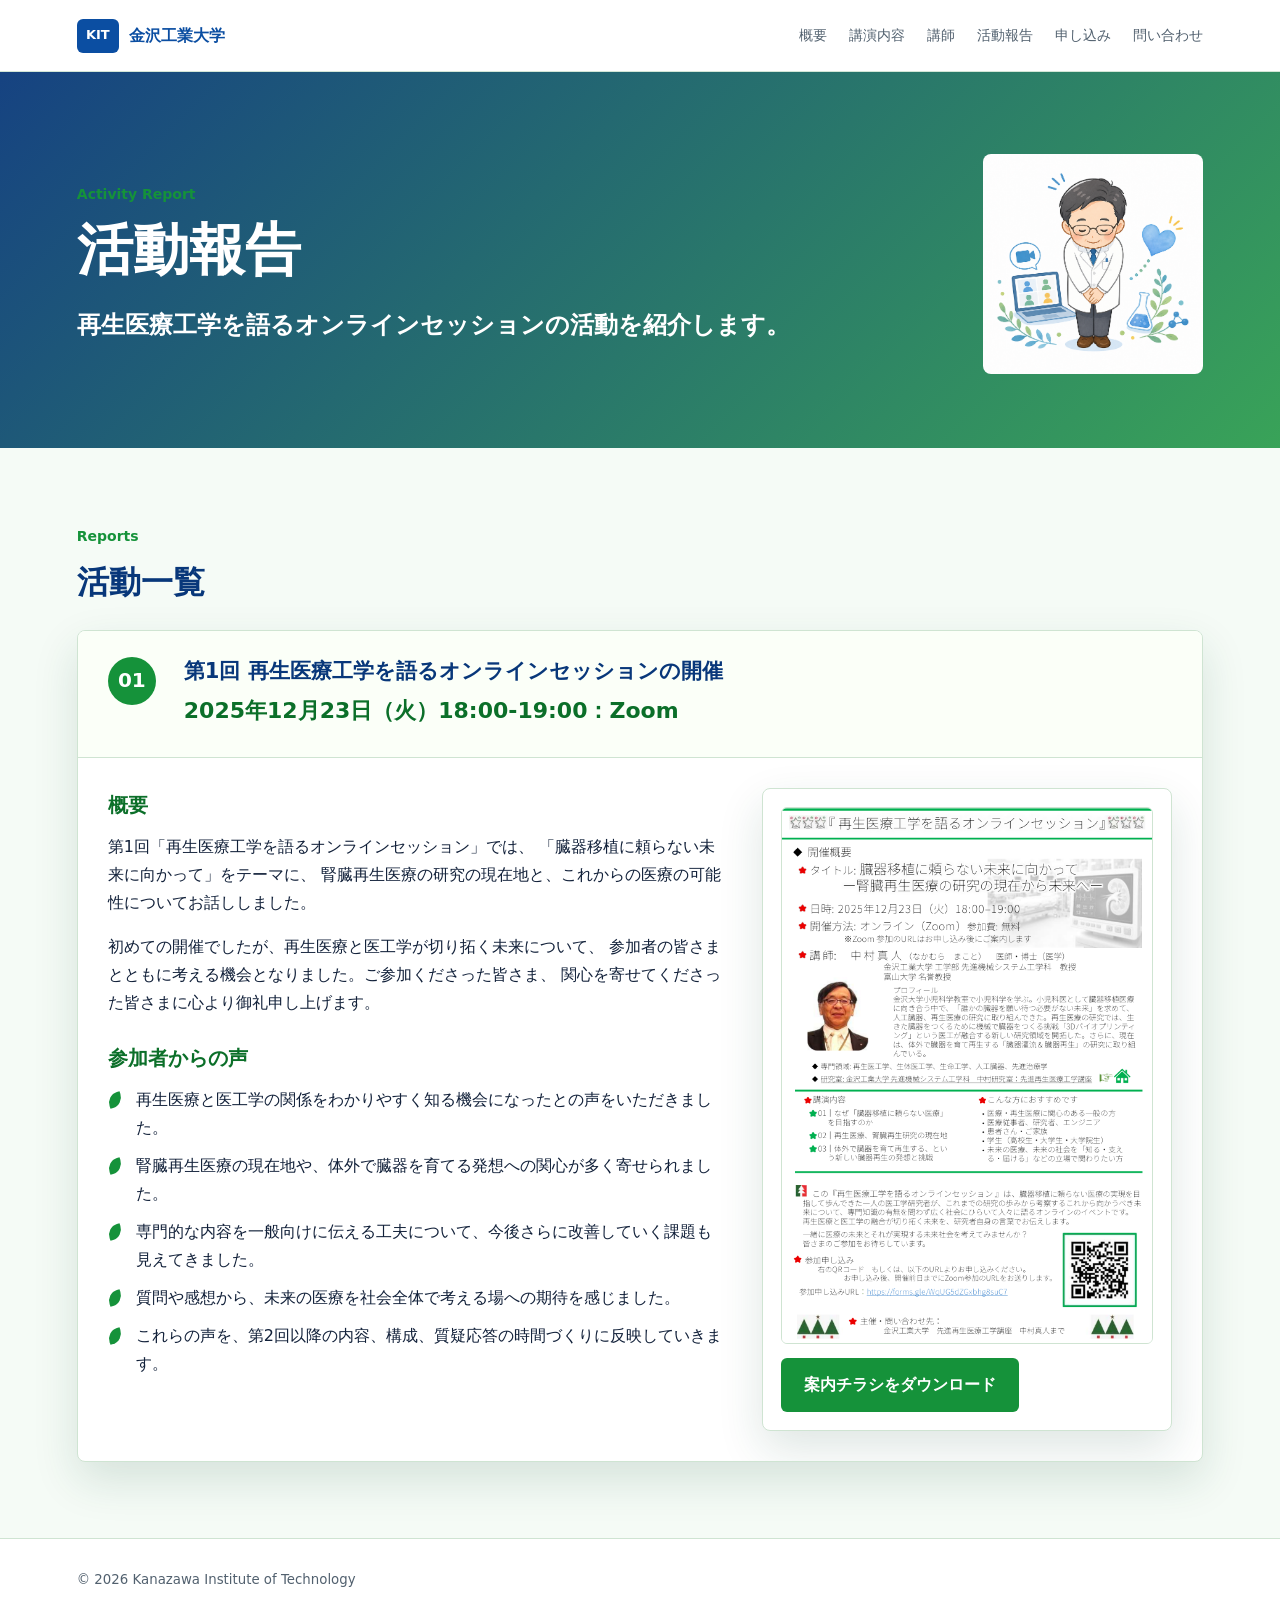
==== report-1.html @ bfab5775 "Update seminar site content and reports" ====
<!doctype html>
<html lang="ja">
  <head>
    <meta charset="utf-8" />
    <meta name="viewport" content="width=device-width, initial-scale=1" />
    <meta
      name="description"
      content="第1回 再生医療工学を語るオンラインセッションの活動紹介ページです。案内チラシとアンケート結果の概要を掲載しています。"
    />
    <title>第1回 活動紹介 | 再生医療工学を語るオンラインセッション</title>
    <link rel="stylesheet" href="styles.css" />
  </head>
  <body>
    <header class="site-header">
      <a class="brand" href="index.html#top" aria-label="金沢工業大学 オンラインセッション">
        <span class="brand-mark">KIT</span>
        <span>金沢工業大学</span>
      </a>
      <nav class="nav" aria-label="ページナビゲーション">
        <a href="index.html#overview">概要</a>
        <a href="index.html#program">講演内容</a>
        <a href="index.html#speaker">講師</a>
        <a href="report-1.html">活動報告</a>
        <a href="index.html#entry">申し込み</a>
        <a href="index.html#contact">問い合わせ</a>
      </nav>
    </header>

    <main>
      <section class="report-hero simple-report-hero">
        <div>
          <p class="eyebrow">Activity Report</p>
          <h1>活動報告</h1>
          <p class="report-lead">
            再生医療工学を語るオンラインセッションの活動を紹介します。
          </p>
        </div>
        <img src="assets/thank-you-character.png" alt="参加への感謝を表すイラスト" />
      </section>

      <section class="section report-list-section">
        <p class="section-kicker">Reports</p>
        <h2>活動一覧</h2>

        <article class="report-card">
          <div class="report-card-header">
            <span>01</span>
            <div>
              <h3>第1回 再生医療工学を語るオンラインセッションの開催</h3>
              <p class="report-meta">2025年12月23日（火）18:00-19:00：Zoom</p>
            </div>
          </div>

          <div class="report-card-body">
            <div>
              <h4>概要</h4>
              <p>
                第1回「再生医療工学を語るオンラインセッション」では、
                「臓器移植に頼らない未来に向かって」をテーマに、
                腎臓再生医療の研究の現在地と、これからの医療の可能性についてお話ししました。
              </p>
              <p>
                初めての開催でしたが、再生医療と医工学が切り拓く未来について、
                参加者の皆さまとともに考える機会となりました。ご参加くださった皆さま、
                関心を寄せてくださった皆さまに心より御礼申し上げます。
              </p>

              <h4>参加者からの声</h4>
              <ul class="leaf-list survey-summary">
                <li>再生医療と医工学の関係をわかりやすく知る機会になったとの声をいただきました。</li>
                <li>腎臓再生医療の現在地や、体外で臓器を育てる発想への関心が多く寄せられました。</li>
                <li>専門的な内容を一般向けに伝える工夫について、今後さらに改善していく課題も見えてきました。</li>
                <li>質問や感想から、未来の医療を社会全体で考える場への期待を感じました。</li>
                <li>これらの声を、第2回以降の内容、構成、質疑応答の時間づくりに反映していきます。</li>
              </ul>
            </div>

            <figure class="report-flyer">
              <img src="assets/first-session-guide.png" alt="第1回オンラインセッションの案内チラシ" />
              <figcaption>
                <a class="button primary" href="assets/first-session-guide.pdf" download>案内チラシをダウンロード</a>
              </figcaption>
            </figure>
          </div>
        </article>
      </section>
    </main>

    <footer class="site-footer">
      <small>&copy; 2026 Kanazawa Institute of Technology</small>
    </footer>
  </body>
</html>
---- styles.css ----
:root {
  --ink: #12213a;
  --muted: #52616f;
  --line: #cfe4d2;
  --paper: #f5fbf6;
  --white: #ffffff;
  --blue: #0b4ea2;
  --blue-dark: #08377a;
  --green: #15923a;
  --green-dark: #0b6f29;
  --soft-green: #eaf8ed;
  --yellow: #f3d65b;
  --shadow: 0 18px 45px rgba(20, 80, 54, 0.14);
}

* {
  box-sizing: border-box;
}

html {
  scroll-behavior: smooth;
}

body {
  margin: 0;
  color: var(--ink);
  font-family:
    "Yu Gothic", "Hiragino Kaku Gothic ProN", Meiryo, system-ui, sans-serif;
  line-height: 1.75;
  background: var(--paper);
}

a {
  color: inherit;
}

img {
  display: block;
  max-width: 100%;
}

.site-header {
  position: sticky;
  top: 0;
  z-index: 10;
  display: flex;
  align-items: center;
  justify-content: space-between;
  gap: 24px;
  min-height: 72px;
  padding: 0 6vw;
  background: rgba(255, 255, 255, 0.94);
  border-bottom: 1px solid rgba(207, 228, 210, 0.9);
  backdrop-filter: blur(14px);
}

.brand {
  display: inline-flex;
  align-items: center;
  gap: 10px;
  color: var(--blue);
  font-weight: 700;
  text-decoration: none;
  white-space: nowrap;
}

.brand-mark {
  display: grid;
  width: 42px;
  height: 34px;
  place-items: center;
  color: var(--white);
  background: var(--blue);
  border-radius: 6px;
  font-size: 13px;
}

.nav {
  display: flex;
  gap: 22px;
  color: var(--muted);
  font-size: 14px;
}

.nav a {
  text-decoration: none;
}

.hero {
  position: relative;
  display: grid;
  grid-template-columns: minmax(0, 1fr) minmax(320px, 470px);
  gap: 42px;
  align-items: center;
  min-height: calc(100vh - 72px);
  padding: 58px 6vw 68px;
  overflow: hidden;
  background:
    linear-gradient(135deg, rgba(255, 255, 255, 0.96), rgba(231, 248, 255, 0.85)),
    radial-gradient(circle at 84% 18%, rgba(21, 146, 58, 0.15), transparent 30%);
}

.hero::before,
.hero::after {
  position: absolute;
  content: "";
  border-radius: 999px;
  pointer-events: none;
}

.hero::before {
  top: -120px;
  left: -120px;
  width: 340px;
  height: 340px;
  background: rgba(21, 146, 58, 0.11);
}

.hero::after {
  right: 2vw;
  bottom: -140px;
  width: 320px;
  height: 320px;
  background: rgba(11, 78, 162, 0.1);
}

.hero-content,
.poster-card {
  position: relative;
  z-index: 1;
}

.eyebrow,
.section-kicker {
  margin: 0 0 12px;
  color: var(--green);
  font-size: 14px;
  font-weight: 800;
  letter-spacing: 0;
}

h1,
h2,
h3,
p {
  margin-top: 0;
}

h1 {
  margin-bottom: 22px;
  color: var(--blue-dark);
  font-size: clamp(32px, 4.8vw, 56px);
  line-height: 1.12;
  letter-spacing: 0;
}

h2 {
  margin-bottom: 18px;
  color: var(--blue-dark);
  font-size: 32px;
  line-height: 1.35;
}

h3 {
  margin-bottom: 14px;
  color: var(--green-dark);
  font-size: 21px;
  line-height: 1.4;
}

.overview-title {
  font-size: 28px;
}

.hero-subtitle {
  margin-bottom: 16px;
  color: var(--green);
  font-size: 26px;
  font-weight: 800;
  line-height: 1.55;
}

.hero-subtitle span {
  font-size: 20px;
}

.hero .eyebrow {
  font-size: 22px;
}

.lead {
  margin-bottom: 24px;
  color: var(--blue);
  font-size: 22px;
  font-weight: 800;
}

.hero-actions {
  display: flex;
  flex-wrap: wrap;
  gap: 12px;
  margin-top: 22px;
}

.button {
  display: inline-flex;
  align-items: center;
  justify-content: center;
  min-height: 50px;
  padding: 12px 22px;
  border: 1px solid transparent;
  border-radius: 6px;
  font-weight: 800;
  text-decoration: none;
  cursor: pointer;
}

.button.primary {
  color: var(--white);
  background: var(--green);
}

.button.primary:hover {
  background: var(--green-dark);
}

.button.secondary {
  color: var(--blue);
  border-color: rgba(11, 78, 162, 0.3);
  background: var(--white);
}

.button.download-button {
  margin-top: 14px;
  color: var(--green-dark);
  background: var(--white);
  border-color: rgba(21, 146, 58, 0.35);
}

.button.contact-button {
  margin-top: 18px;
  color: var(--blue-dark);
  background: var(--white);
  border-color: rgba(255, 255, 255, 0.45);
}

.poster-card {
  margin: 0;
  overflow: hidden;
  background: var(--white);
  border: 1px solid var(--line);
  border-radius: 8px;
  box-shadow: var(--shadow);
}

.event-summary {
  display: grid;
  grid-template-columns: repeat(2, minmax(0, 1fr));
  gap: 10px;
  max-width: 820px;
  margin: 0;
}

.event-summary div {
  display: grid;
  grid-template-columns: 54px 1fr;
  gap: 4px 14px;
  align-items: center;
  padding: 18px;
  background: var(--white);
  border: 1px solid var(--line);
  border-radius: 8px;
  box-shadow: 0 10px 28px rgba(20, 80, 54, 0.09);
}

.event-summary .event-date {
  grid-column: 1 / -1;
  grid-template-columns: 64px 1fr;
  padding: 22px 24px;
}

.event-summary .event-date .summary-icon {
  width: 64px;
  height: 52px;
  font-size: 16px;
}

.event-summary .event-date strong {
  font-size: 24px;
}

.summary-icon {
  grid-row: span 2;
  display: grid;
  width: 54px;
  height: 44px;
  place-items: center;
  color: var(--white);
  background: var(--green);
  border-radius: 6px;
  font-size: 14px;
  font-weight: 800;
}

.event-summary strong {
  color: var(--green-dark);
  font-size: 17px;
  line-height: 1.45;
}

.section {
  padding: 76px 6vw;
}

.split,
.contact-section,
.speaker-section {
  display: grid;
  grid-template-columns: minmax(0, 0.95fr) minmax(320px, 1.05fr);
  gap: 54px;
  align-items: start;
}

.entry-section {
  max-width: 980px;
}

.recommend-box,
.entry-panel {
  padding: 28px;
  background: var(--white);
  border: 1px solid var(--line);
  border-radius: 8px;
  box-shadow: var(--shadow);
}

.leaf-list,
.plain-list {
  margin: 0;
  padding: 0;
  list-style: none;
}

.leaf-list li {
  position: relative;
  margin-bottom: 10px;
  padding-left: 28px;
}

.leaf-list li::before {
  position: absolute;
  left: 0;
  top: 0.48em;
  width: 14px;
  height: 14px;
  content: "";
  background: var(--green);
  border-radius: 80% 0 80% 0;
  transform: rotate(-18deg);
}

.program-section {
  background: var(--white);
}

.section-heading {
  max-width: 760px;
}

.program-list {
  display: grid;
  gap: 16px;
  max-width: 980px;
}

.program-item {
  display: grid;
  grid-template-columns: 58px 1fr;
  gap: 18px;
  align-items: start;
  padding: 22px;
  background: #fbfff8;
  border: 1px solid var(--line);
  border-radius: 8px;
}

.program-item span {
  display: grid;
  width: 48px;
  height: 48px;
  place-items: center;
  color: var(--white);
  background: var(--green);
  border-radius: 50%;
  font-size: 20px;
  font-weight: 800;
}

.program-item h3 {
  margin-bottom: 8px;
  color: var(--blue-dark);
  font-size: 20px;
}

.program-item p {
  margin: 0;
  color: var(--muted);
  font-size: 17px;
  font-weight: 700;
}

.program-item p + p {
  margin-top: 4px;
}

.speaker-section {
  grid-template-columns: minmax(220px, 0.36fr) minmax(0, 1.64fr);
  background: linear-gradient(180deg, #f8fcff, var(--white));
}

.speaker-photo {
  overflow: hidden;
  max-width: 300px;
  border: 1px solid var(--line);
  border-radius: 8px;
  box-shadow: var(--shadow);
}

.speaker-photo img {
  width: 100%;
  aspect-ratio: 1 / 1;
  object-fit: cover;
}

.speaker-copy small {
  color: var(--blue);
  font-size: 18px;
}

.speaker-title {
  margin-bottom: 14px;
  color: var(--green-dark);
  font-weight: 800;
}

.plain-list {
  margin-bottom: 18px;
}

.plain-list li {
  padding: 8px 0;
  border-bottom: 1px solid var(--line);
}

.speaker-extra {
  display: grid;
  gap: 12px;
  margin-top: 24px;
  padding-top: 22px;
  border-top: 1px solid var(--line);
}

.speaker-extra p {
  margin-bottom: 0;
}

.lab-button {
  width: fit-content;
  margin-top: 4px;
  color: var(--white);
  background: var(--blue);
}

.lab-button:hover {
  background: var(--blue-dark);
}

.profile-button {
  width: fit-content;
  color: var(--blue);
  background: var(--white);
  border-color: rgba(11, 78, 162, 0.28);
}

.back-button {
  position: fixed;
  right: 22px;
  bottom: 22px;
  z-index: 20;
  display: inline-flex;
  align-items: center;
  justify-content: center;
  min-height: 46px;
  padding: 10px 18px;
  color: var(--white);
  background: var(--green);
  border-radius: 6px;
  box-shadow: var(--shadow);
  font-weight: 800;
  text-decoration: none;
}

.back-button:hover {
  background: var(--green-dark);
}

.lab-button span {
  margin-right: 8px;
  font-size: 20px;
  line-height: 1;
}

.profile-hero {
  display: grid;
  grid-template-columns: minmax(0, 1fr) 220px;
  gap: 44px;
  align-items: center;
  padding: 82px 6vw 72px;
  background:
    linear-gradient(135deg, rgba(255, 255, 255, 0.96), rgba(234, 248, 237, 0.9)),
    radial-gradient(circle at 80% 20%, rgba(11, 78, 162, 0.12), transparent 28%);
}

.profile-hero h1 {
  margin-bottom: 14px;
}

.profile-hero img {
  width: 220px;
  aspect-ratio: 1 / 1;
  object-fit: cover;
  border: 1px solid var(--line);
  border-radius: 8px;
  box-shadow: var(--shadow);
}

.profile-name {
  margin-bottom: 8px;
  color: var(--blue-dark);
  font-size: 28px;
  font-weight: 800;
}

.profile-name span {
  color: var(--green-dark);
  font-size: 18px;
}

.profile-page {
  display: grid;
  grid-template-columns: 250px minmax(0, 1fr);
  gap: 48px;
  align-items: start;
  background: var(--white);
}

.profile-toc {
  position: sticky;
  top: 96px;
  display: grid;
  gap: 10px;
  padding: 18px;
  background: var(--paper);
  border: 1px solid var(--line);
  border-radius: 8px;
}

.profile-toc a {
  color: var(--blue);
  font-weight: 800;
  text-decoration: none;
}

.profile-content {
  display: grid;
  gap: 34px;
}

.profile-block {
  padding-bottom: 34px;
  border-bottom: 1px solid var(--line);
}

.profile-block:last-child {
  border-bottom: 0;
}

.profile-block p {
  margin-bottom: 14px;
}

.profile-list {
  margin: 0;
  padding-left: 1.2em;
}

.profile-list li {
  margin-bottom: 10px;
}

.profile-list.compact li {
  margin-bottom: 7px;
}

.profile-list a {
  color: var(--blue);
  overflow-wrap: anywhere;
}

.career-list {
  display: grid;
  gap: 0;
  margin: 0;
  border: 1px solid var(--line);
  border-radius: 8px;
  overflow: hidden;
}

.career-list div {
  display: grid;
  grid-template-columns: 82px 1fr;
  gap: 12px;
  padding: 8px 12px;
  background: var(--white);
  border-bottom: 1px solid var(--line);
}

.career-list dt,
.career-list dd {
  line-height: 1.45;
}

.career-list div:nth-child(odd) {
  background: #fbfff8;
}

.career-list div:last-child {
  border-bottom: 0;
}

.profile-block h4 {
  margin: 20px 0 8px;
  color: var(--blue-dark);
  font-size: 18px;
}

.report-hero {
  padding: 82px 6vw 74px;
  color: var(--white);
  background:
    linear-gradient(135deg, rgba(8, 55, 122, 0.94), rgba(21, 146, 58, 0.84)),
    url("assets/session-poster.png") center / cover;
}

.report-hero h1 {
  color: var(--white);
}

.report-lead {
  max-width: 760px;
  margin-bottom: 0;
  font-size: 24px;
  font-weight: 800;
}

.report-summary {
  max-width: none;
  padding: 28px 6vw 0;
  background: var(--paper);
}

.report-intro {
  padding-bottom: 42px;
  background: var(--paper);
}

.report-intro h2 {
  max-width: 900px;
}

.report-meta {
  margin-bottom: 0;
  color: var(--green-dark);
  font-size: 22px;
  font-weight: 800;
}

.report-section {
  background: var(--white);
}

.report-downloads {
  display: grid;
  gap: 12px;
  padding: 28px;
  background: var(--paper);
  border: 1px solid var(--line);
  border-radius: 8px;
  box-shadow: var(--shadow);
}

.report-downloads .button {
  width: 100%;
}

.report-actions {
  display: flex;
  flex-wrap: wrap;
  gap: 12px;
  margin-top: 24px;
}

.report-secondary {
  color: var(--blue);
  background: var(--white);
  border-color: rgba(11, 78, 162, 0.28);
}

.simple-report-hero {
  display: grid;
  grid-template-columns: minmax(0, 1fr) 220px;
  gap: 36px;
  align-items: center;
  background:
    linear-gradient(135deg, rgba(8, 55, 122, 0.94), rgba(21, 146, 58, 0.84));
}

.simple-report-hero img {
  width: 220px;
  border-radius: 8px;
  background: rgba(255, 255, 255, 0.88);
}

.report-flyer {
  margin: 0;
  padding: 18px;
  background: var(--white);
  border: 1px solid var(--line);
  border-radius: 8px;
  box-shadow: var(--shadow);
}

.report-flyer img {
  width: 100%;
  border: 1px solid var(--line);
  border-radius: 6px;
}

.report-flyer figcaption {
  margin-top: 14px;
}

.survey-summary-section {
  display: grid;
  grid-template-columns: minmax(0, 1.2fr) minmax(300px, 0.8fr);
  gap: 48px;
  background: var(--soft-green);
}

.survey-summary {
  max-width: 920px;
}

.report-next {
  padding: 26px;
  background: var(--white);
  border: 1px solid var(--line);
  border-radius: 8px;
  box-shadow: var(--shadow);
}

.report-list-section {
  background: var(--paper);
}

.report-card {
  margin-top: 26px;
  overflow: hidden;
  background: var(--white);
  border: 1px solid var(--line);
  border-radius: 8px;
  box-shadow: var(--shadow);
}

.report-card-header {
  display: grid;
  grid-template-columns: 58px 1fr;
  gap: 18px;
  align-items: start;
  padding: 26px 30px;
  background: #fbfff8;
  border-bottom: 1px solid var(--line);
}

.report-card-header > span {
  display: grid;
  width: 48px;
  height: 48px;
  place-items: center;
  color: var(--white);
  background: var(--green);
  border-radius: 50%;
  font-size: 20px;
  font-weight: 800;
}

.report-card-header h3 {
  margin-bottom: 6px;
  color: var(--blue-dark);
}

.report-card-body {
  display: grid;
  grid-template-columns: minmax(0, 1.2fr) minmax(300px, 0.8fr);
  gap: 38px;
  padding: 30px;
}

.report-card-body h4 {
  margin: 24px 0 10px;
  color: var(--green-dark);
  font-size: 20px;
}

.report-card-body h4:first-child {
  margin-top: 0;
}

.entry-section {
  background: var(--soft-green);
}

.entry-main-button {
  margin-top: 12px;
}

.entry-url {
  display: block;
  margin-bottom: 18px;
  overflow-wrap: anywhere;
  color: var(--blue);
  font-size: 20px;
  font-weight: 800;
}

.entry-url-under-button {
  margin: 16px 0 0;
}

.entry-note {
  margin: 18px 0 0;
  color: var(--muted);
}

.entry-panel .button {
  width: 100%;
}

.entry-panel .button + .button {
  margin-top: 12px;
}

.contact-section {
  background: var(--blue-dark);
  color: var(--white);
}

.contact-section h2,
.contact-section .section-kicker {
  color: var(--white);
}

.contact-section p {
  margin-bottom: 0;
}

.page-hero {
  padding: 84px 6vw 70px;
  color: var(--white);
  background:
    linear-gradient(135deg, rgba(8, 55, 122, 0.94), rgba(21, 146, 58, 0.82)),
    url("assets/session-poster.png") center / cover;
}

.page-hero h1 {
  max-width: 820px;
  color: var(--white);
}

.page-hero p {
  max-width: 760px;
  margin-bottom: 0;
  font-size: 19px;
}

.inquiry-section {
  display: grid;
  grid-template-columns: minmax(0, 0.9fr) minmax(320px, 1.1fr);
  gap: 54px;
  align-items: start;
}

.inquiry-panel {
  padding: 30px;
  background: var(--white);
  border: 1px solid var(--line);
  border-radius: 8px;
  box-shadow: var(--shadow);
}

.site-footer {
  padding: 26px 6vw;
  color: var(--muted);
  background: var(--white);
  border-top: 1px solid var(--line);
}

@media (max-width: 900px) {
  .site-header {
    align-items: flex-start;
    flex-direction: column;
    min-height: auto;
    padding: 14px 5vw;
  }

  .nav {
    width: 100%;
    justify-content: space-between;
    gap: 8px;
  }

  .hero,
  .split,
  .contact-section,
  .speaker-section,
  .inquiry-section,
  .profile-page,
  .profile-hero,
  .simple-report-hero,
  .survey-summary-section,
  .report-card-body {
    grid-template-columns: 1fr;
  }

  .hero {
    min-height: auto;
    padding: 54px 5vw 58px;
  }

  .event-summary {
    grid-template-columns: 1fr;
  }

  .section {
    padding: 62px 5vw;
  }

  .speaker-photo {
    max-width: 240px;
  }

  .profile-toc {
    position: static;
  }
}

@media (max-width: 560px) {
  .brand {
    white-space: normal;
  }

  .nav {
    flex-wrap: wrap;
  }

  h1 {
    font-size: 29px;
  }

  h2 {
    font-size: 27px;
  }

  .hero-subtitle {
    font-size: 21px;
  }

  .button {
    width: 100%;
  }

  .event-summary div,
  .program-item,
  .career-list div {
    grid-template-columns: 1fr;
  }

  .profile-hero img {
    width: 180px;
  }
}
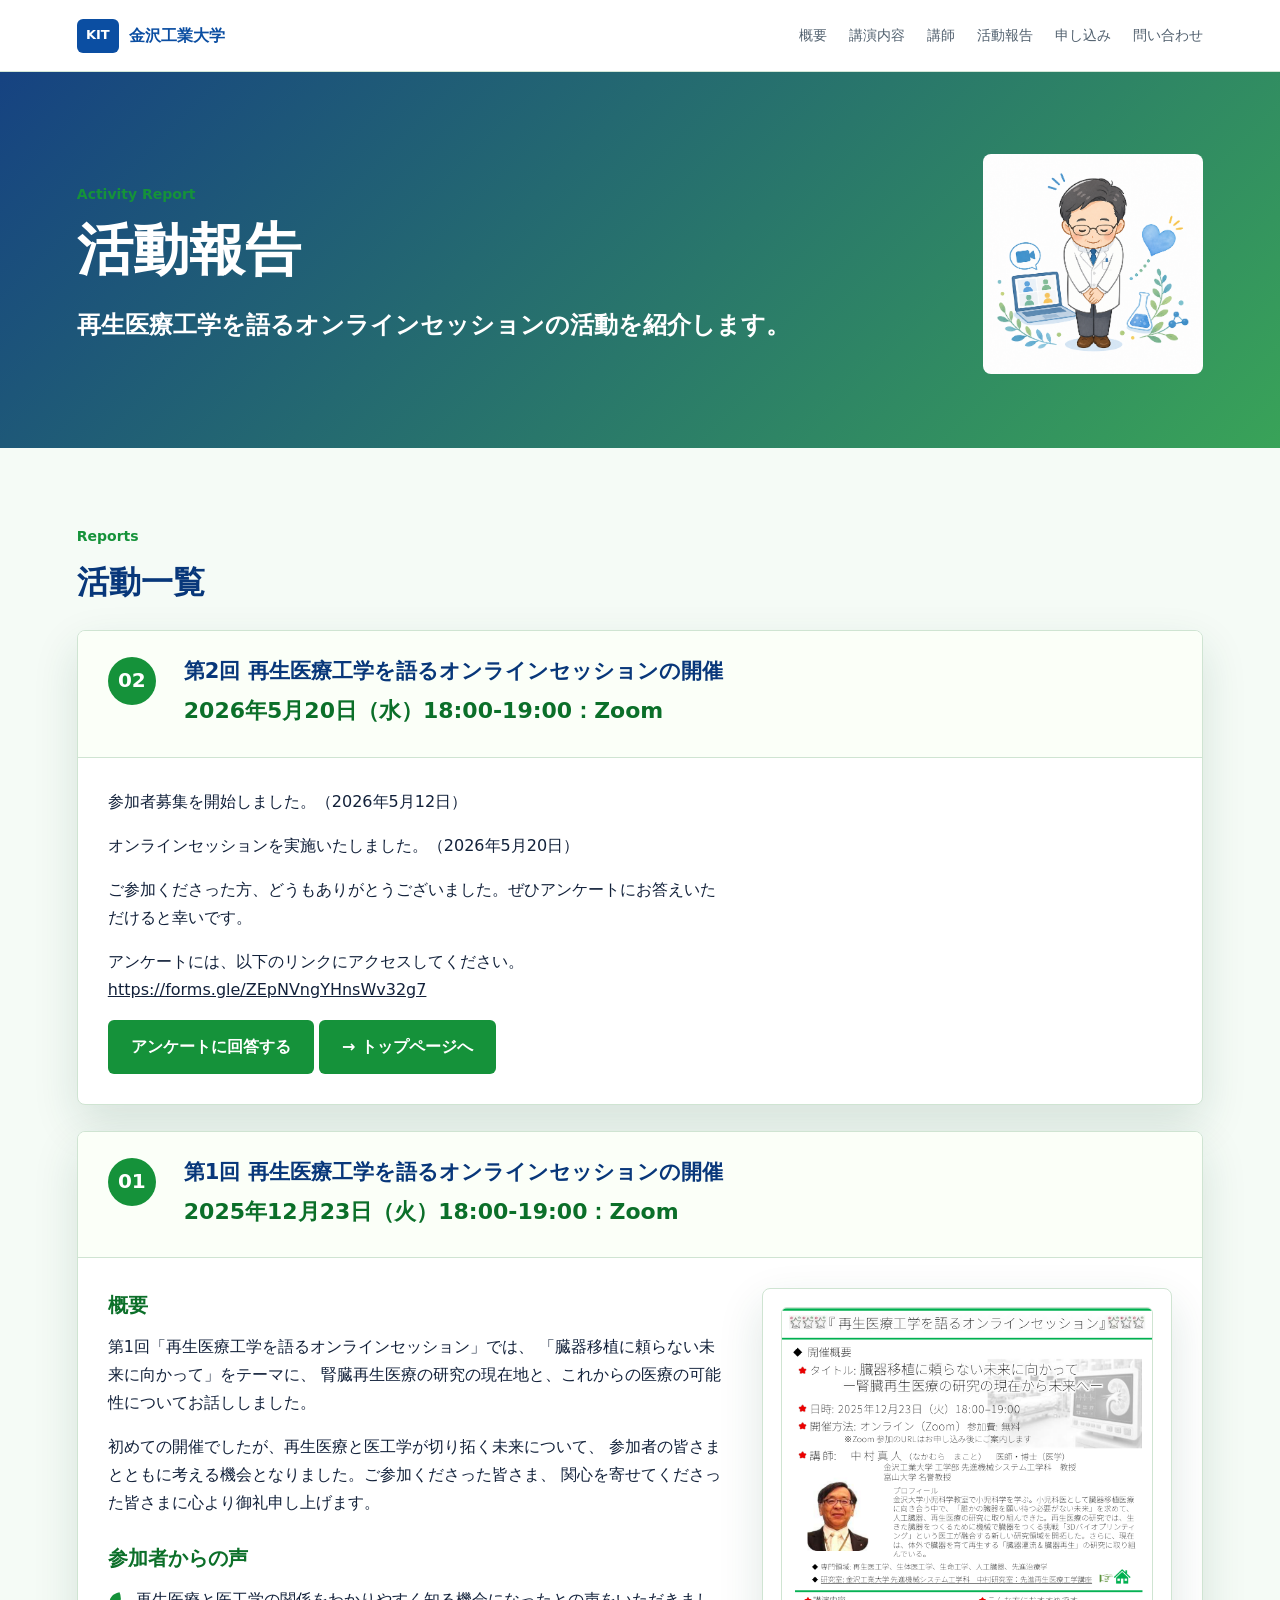
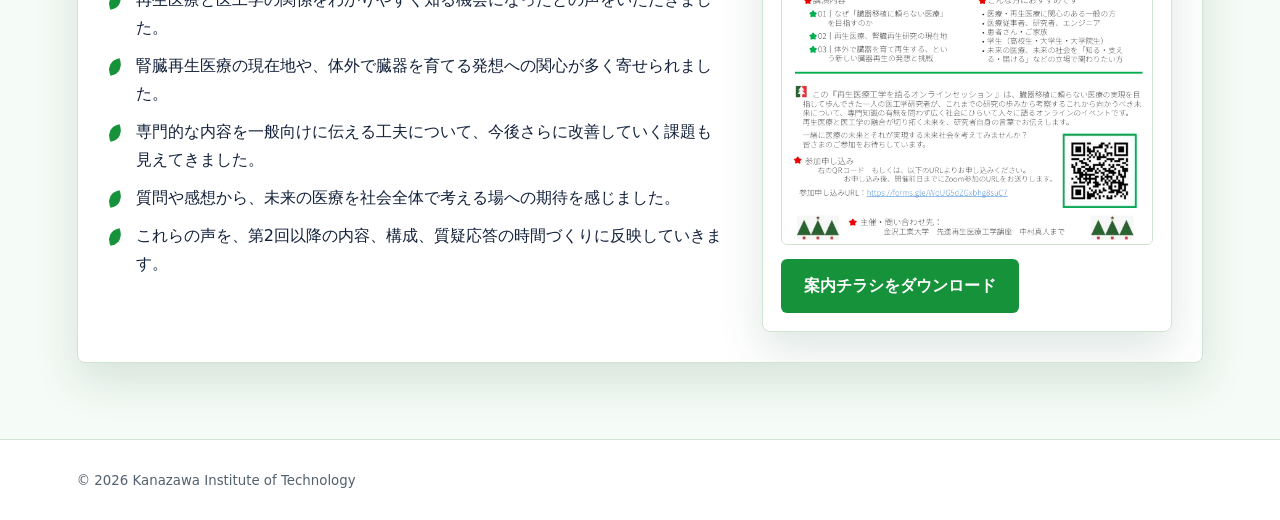
==== commit c6b5e546: "Update activity report survey link" ====
--- a/report-1.html
+++ b/report-1.html
@@ -41,6 +41,33 @@
       <section class="section report-list-section">
         <p class="section-kicker">Reports</p>
         <h2>活動一覧</h2>
+
+        <article class="report-card report-card-compact">
+          <div class="report-card-header">
+            <span>02</span>
+            <div>
+              <h3>第2回 再生医療工学を語るオンラインセッションの開催</h3>
+              <p class="report-meta">2026年5月20日（水）18:00-19:00：Zoom</p>
+            </div>
+          </div>
+          <div class="report-card-body report-card-body-simple">
+            <div>
+              <p>参加者募集を開始しました。（2026年5月12日）</p>
+              <p>オンラインセッションを実施いたしました。（2026年5月20日）</p>
+              <p>
+                ご参加くださった方、どうもありがとうございました。ぜひアンケートにお答えいただけると幸いです。
+              </p>
+              <p>
+                アンケートには、以下のリンクにアクセスしてください。<br />
+                <a href="https://forms.gle/ZEpNVngYHnsWv32g7" target="_blank" rel="noopener">
+                  https://forms.gle/ZEpNVngYHnsWv32g7
+                </a>
+              </p>
+              <a class="button primary" href="https://forms.gle/ZEpNVngYHnsWv32g7" target="_blank" rel="noopener">アンケートに回答する</a>
+              <a class="button primary" href="index.html">→ トップページへ</a>
+            </div>
+          </div>
+        </article>
 
         <article class="report-card">
           <div class="report-card-header">
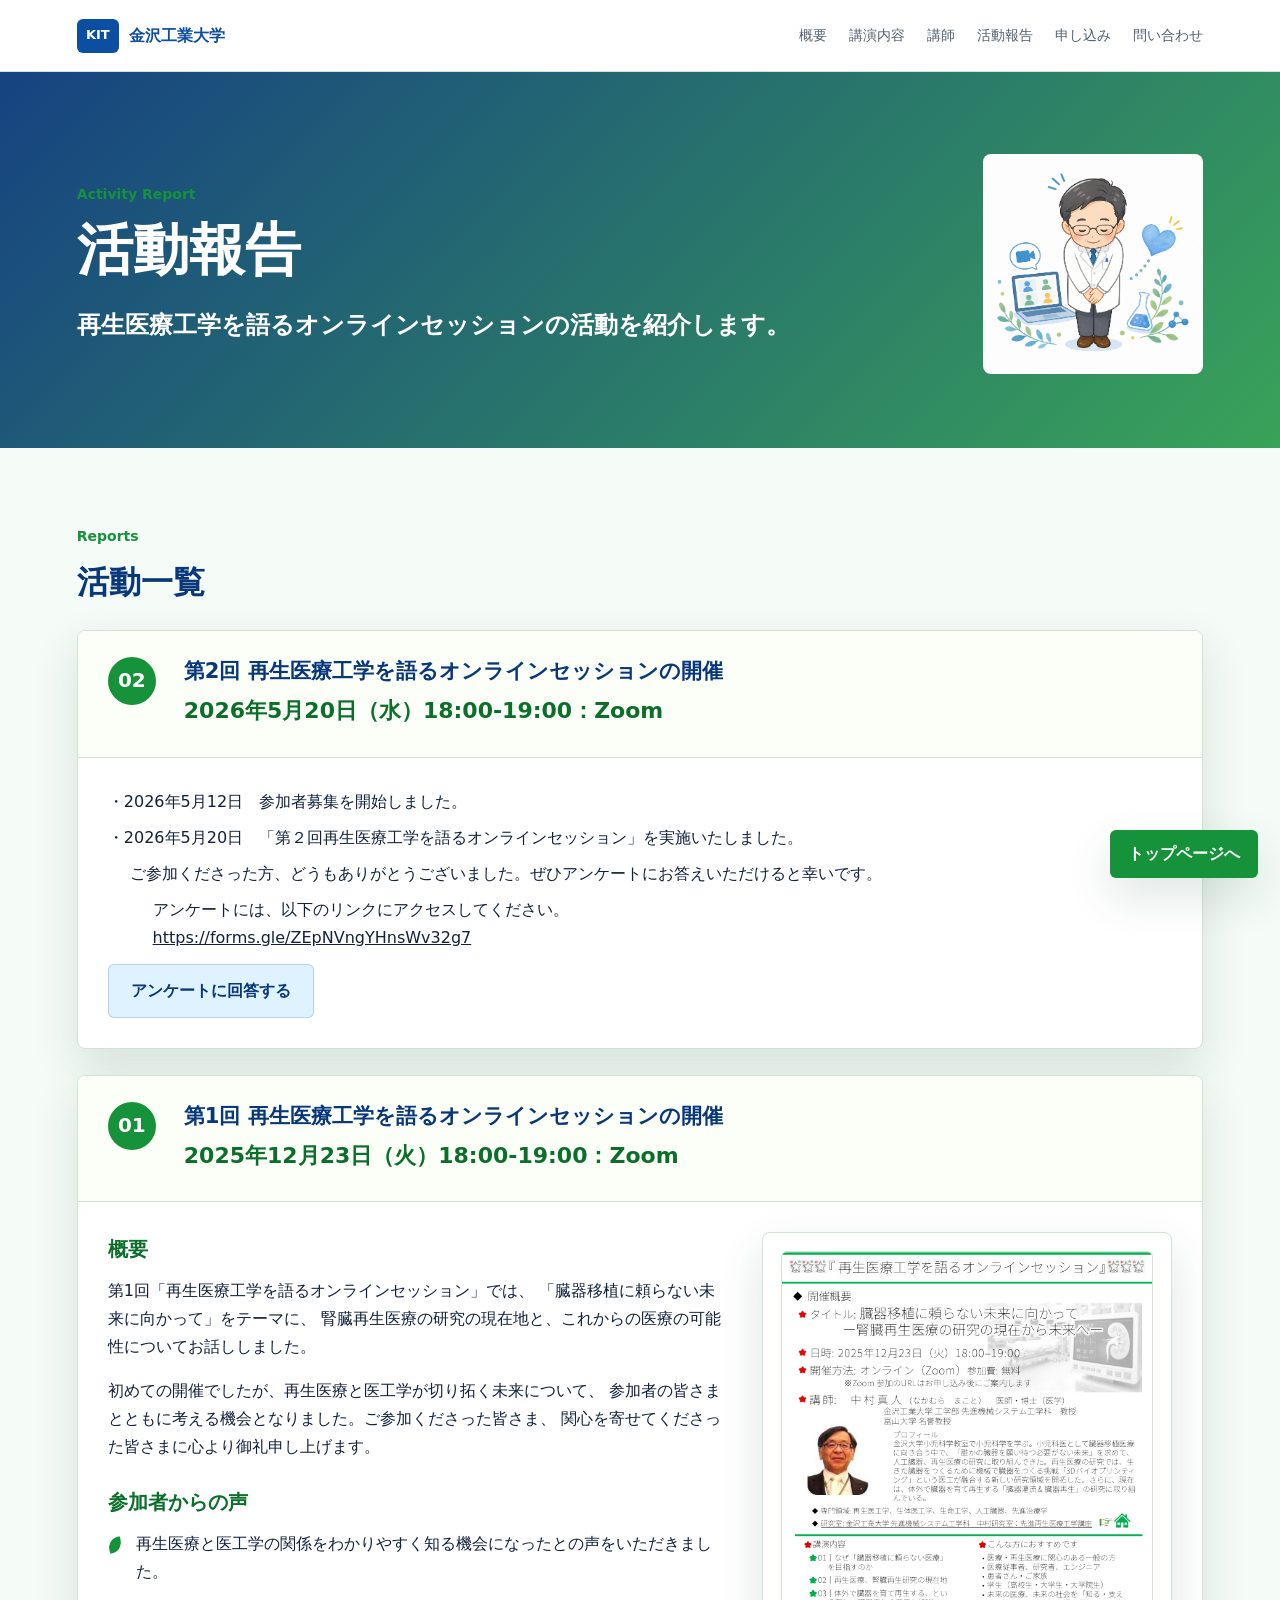
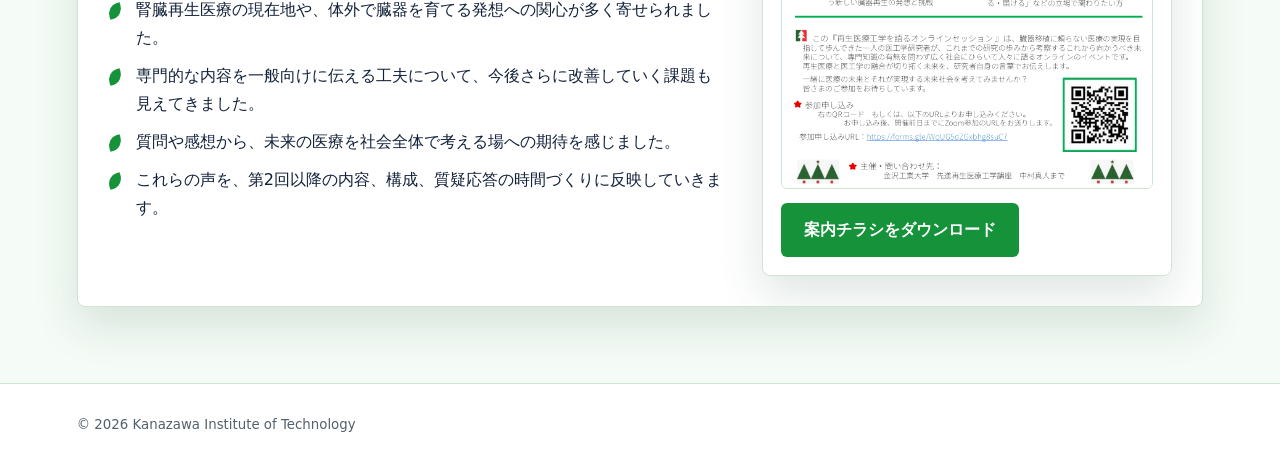
==== commit eaa8aa29: "Prepare next site hub draft" ====
--- a/report-1.html
+++ b/report-1.html
@@ -52,19 +52,18 @@
           </div>
           <div class="report-card-body report-card-body-simple">
             <div>
-              <p>参加者募集を開始しました。（2026年5月12日）</p>
-              <p>オンラインセッションを実施いたしました。（2026年5月20日）</p>
-              <p>
+              <p>・2026年5月12日　参加者募集を開始しました。</p>
+              <p>・2026年5月20日　「第２回再生医療工学を語るオンラインセッション」を実施いたしました。</p>
+              <p class="report-note">
                 ご参加くださった方、どうもありがとうございました。ぜひアンケートにお答えいただけると幸いです。
               </p>
-              <p>
+              <p class="report-survey-link">
                 アンケートには、以下のリンクにアクセスしてください。<br />
                 <a href="https://forms.gle/ZEpNVngYHnsWv32g7" target="_blank" rel="noopener">
                   https://forms.gle/ZEpNVngYHnsWv32g7
                 </a>
               </p>
-              <a class="button primary" href="https://forms.gle/ZEpNVngYHnsWv32g7" target="_blank" rel="noopener">アンケートに回答する</a>
-              <a class="button primary" href="index.html">→ トップページへ</a>
+              <a class="button survey-button" href="https://forms.gle/ZEpNVngYHnsWv32g7" target="_blank" rel="noopener">アンケートに回答する</a>
             </div>
           </div>
         </article>
@@ -116,5 +115,7 @@
     <footer class="site-footer">
       <small>&copy; 2026 Kanazawa Institute of Technology</small>
     </footer>
+
+    <a class="fixed-home-button" href="index.html">トップページへ</a>
   </body>
 </html>
--- a/styles.css
+++ b/styles.css
@@ -86,11 +86,15 @@
   text-decoration: none;
 }
 
+section[id] {
+  scroll-margin-top: 92px;
+}
+
 .hero {
   position: relative;
   display: grid;
-  grid-template-columns: minmax(0, 1fr) minmax(320px, 470px);
-  gap: 42px;
+  grid-template-columns: minmax(0, 1fr) minmax(300px, 430px);
+  gap: 34px;
   align-items: center;
   min-height: calc(100vh - 72px);
   padding: 58px 6vw 68px;
@@ -245,6 +249,9 @@
 }
 
 .poster-card {
+  justify-self: end;
+  width: 100%;
+  max-width: 430px;
   margin: 0;
   overflow: hidden;
   background: var(--white);
@@ -255,9 +262,10 @@
 
 .event-summary {
   display: grid;
-  grid-template-columns: repeat(2, minmax(0, 1fr));
+  grid-template-columns: max-content;
   gap: 10px;
-  max-width: 820px;
+  width: fit-content;
+  max-width: 100%;
   margin: 0;
 }
 
@@ -266,16 +274,35 @@
   grid-template-columns: 54px 1fr;
   gap: 4px 14px;
   align-items: center;
+  justify-content: start;
   padding: 18px;
   background: var(--white);
   border: 1px solid var(--line);
   border-radius: 8px;
   box-shadow: 0 10px 28px rgba(20, 80, 54, 0.09);
+}
+
+.event-summary .event-meta-combined {
+  grid-column: 1 / -1;
+  display: grid;
+  grid-template-columns: repeat(2, max-content);
+  gap: 12px;
+}
+
+.event-summary .event-meta-row {
+  display: grid;
+  grid-template-columns: max-content max-content;
+  gap: 14px;
+  align-items: center;
+  justify-content: start;
+  padding: 0;
+  border: 0;
+  box-shadow: none;
 }
 
 .event-summary .event-date {
   grid-column: 1 / -1;
-  grid-template-columns: 64px 1fr;
+  grid-template-columns: max-content max-content;
   padding: 22px 24px;
 }
 
@@ -286,7 +313,14 @@
 }
 
 .event-summary .event-date strong {
+  display: flex;
+  gap: 12px;
+  align-items: baseline;
   font-size: 24px;
+}
+
+.event-summary .event-date strong span {
+  white-space: nowrap;
 }
 
 .summary-icon {
@@ -306,6 +340,8 @@
   color: var(--green-dark);
   font-size: 17px;
   line-height: 1.45;
+  text-align: left;
+  white-space: nowrap;
 }
 
 .section {
@@ -477,9 +513,13 @@
 
 .profile-button {
   width: fit-content;
-  color: var(--blue);
-  background: var(--white);
-  border-color: rgba(11, 78, 162, 0.28);
+  margin-top: 4px;
+  color: var(--white);
+  background: var(--blue);
+}
+
+.profile-button:hover {
+  background: var(--blue-dark);
 }
 
 .back-button {
@@ -513,16 +553,17 @@
 .profile-hero {
   display: grid;
   grid-template-columns: minmax(0, 1fr) 220px;
-  gap: 44px;
+  gap: 32px;
   align-items: center;
-  padding: 82px 6vw 72px;
+  padding: 54px 6vw 48px;
   background:
     linear-gradient(135deg, rgba(255, 255, 255, 0.96), rgba(234, 248, 237, 0.9)),
     radial-gradient(circle at 80% 20%, rgba(11, 78, 162, 0.12), transparent 28%);
 }
 
 .profile-hero h1 {
-  margin-bottom: 14px;
+  margin-bottom: 10px;
+  font-size: clamp(34px, 5vw, 48px);
 }
 
 .profile-hero img {
@@ -535,9 +576,9 @@
 }
 
 .profile-name {
-  margin-bottom: 8px;
+  margin-bottom: 6px;
   color: var(--blue-dark);
-  font-size: 28px;
+  font-size: 24px;
   font-weight: 800;
 }
 
@@ -571,9 +612,21 @@
   text-decoration: none;
 }
 
+.profile-toc .toc-sub {
+  padding-left: 12px;
+  color: var(--green-dark);
+  font-size: 14px;
+  font-weight: 700;
+}
+
 .profile-content {
   display: grid;
   gap: 34px;
+}
+
+.profile-block[id],
+.profile-block h3[id] {
+  scroll-margin-top: 96px;
 }
 
 .profile-block {
@@ -602,9 +655,59 @@
   margin-bottom: 7px;
 }
 
+.profile-list li.planned-year::before {
+  margin-right: 0.45em;
+  content: "◦";
+}
+
+.profile-list li.planned-year {
+  list-style: none;
+  margin-left: -1.2em;
+  color: var(--ink);
+  font-weight: 800;
+}
+
+.profile-list li.planned-item {
+  list-style: none;
+  margin-left: 0.8em;
+}
+
+.profile-list li.planned-item::before {
+  margin-right: 0.45em;
+  color: var(--green);
+  content: "◦";
+  font-weight: 900;
+}
+
 .profile-list a {
   color: var(--blue);
   overflow-wrap: anywhere;
+}
+
+.pdf-download-inline {
+  display: inline-flex;
+  gap: 8px;
+  align-items: center;
+  margin: 8px 0 0;
+  color: #4c88c4;
+  font-size: 13px;
+  font-weight: 700;
+}
+
+.pdf-icon-button {
+  display: inline-flex;
+  align-items: center;
+  justify-content: center;
+  width: 34px;
+  height: 30px;
+  color: var(--white) !important;
+  background: var(--blue);
+  border-radius: 6px;
+  text-decoration: none;
+}
+
+.pdf-icon-button:hover {
+  background: var(--blue-dark);
 }
 
 .career-list {
@@ -816,6 +919,69 @@
   padding: 30px;
 }
 
+.report-card-body-simple {
+  grid-template-columns: 1fr;
+}
+
+.report-card-body-simple > div {
+  min-width: 0;
+}
+
+.report-card-body-simple p {
+  margin-bottom: 8px;
+  color: var(--ink);
+  font-size: 16px;
+  font-weight: 400;
+  overflow-wrap: anywhere;
+}
+
+.report-card-body-simple .report-note {
+  margin-top: 0;
+  padding-left: 1.4em;
+}
+
+.report-card-body-simple .report-survey-link {
+  margin-top: 0;
+  padding-left: 2.8em;
+}
+
+.report-card-body-simple a {
+  overflow-wrap: anywhere;
+}
+
+.survey-button {
+  margin-top: 4px;
+  color: var(--blue-dark);
+  background: #dff2ff;
+  border-color: rgba(11, 78, 162, 0.2);
+}
+
+.survey-button:hover {
+  background: #c9e9ff;
+}
+
+.fixed-home-button {
+  position: fixed;
+  right: 22px;
+  bottom: 22px;
+  z-index: 30;
+  display: inline-flex;
+  align-items: center;
+  justify-content: center;
+  min-height: 46px;
+  padding: 10px 18px;
+  color: var(--white);
+  background: var(--green);
+  border-radius: 6px;
+  box-shadow: var(--shadow);
+  font-weight: 800;
+  text-decoration: none;
+}
+
+.fixed-home-button:hover {
+  background: var(--green-dark);
+}
+
 .report-card-body h4 {
   margin: 24px 0 10px;
   color: var(--green-dark);
@@ -832,6 +998,13 @@
 
 .entry-main-button {
   margin-top: 12px;
+}
+
+.entry-registration {
+  display: flex;
+  gap: 28px;
+  align-items: center;
+  margin-top: 10px;
 }
 
 .entry-url {
@@ -845,6 +1018,28 @@
 
 .entry-url-under-button {
   margin: 16px 0 0;
+}
+
+.entry-qr-card {
+  display: grid;
+  gap: 10px;
+  justify-items: center;
+  width: fit-content;
+  padding: 14px;
+  color: var(--blue-dark);
+  background: var(--white);
+  border: 1px solid var(--line);
+  border-radius: 8px;
+  box-shadow: var(--shadow);
+  font-size: 14px;
+  font-weight: 800;
+  text-align: center;
+  text-decoration: none;
+}
+
+.entry-qr-card img {
+  width: 150px;
+  height: 150px;
 }
 
 .entry-note {
@@ -949,6 +1144,7 @@
 
   .event-summary {
     grid-template-columns: 1fr;
+    width: 100%;
   }
 
   .section {
@@ -962,31 +1158,158 @@
   .profile-toc {
     position: static;
   }
+
+  .profile-block[id],
+  .profile-block h3[id] {
+    scroll-margin-top: 150px;
+  }
+
+  .entry-registration {
+    align-items: flex-start;
+    flex-direction: column;
+  }
 }
 
 @media (max-width: 560px) {
   .brand {
-    white-space: normal;
+    display: none;
+  }
+
+  .site-header {
+    padding: 8px 5vw;
   }
 
   .nav {
     flex-wrap: wrap;
+    justify-content: flex-start;
+    gap: 6px 12px;
+    font-size: 13px;
+    line-height: 1.25;
+  }
+
+  section[id] {
+    scroll-margin-top: 84px;
   }
 
   h1 {
-    font-size: 29px;
+    margin-bottom: 16px;
+    font-size: 25px;
+    line-height: 1.22;
   }
 
   h2 {
-    font-size: 27px;
+    margin-bottom: 14px;
+    font-size: 23px;
+    line-height: 1.28;
+  }
+
+  h3 {
+    font-size: 18px;
+    line-height: 1.32;
+  }
+
+  .hero h1 br {
+    display: none;
+  }
+
+  .hero .eyebrow {
+    font-size: 18px;
+  }
+
+  .overview-title {
+    font-size: 22px;
   }
 
   .hero-subtitle {
+    font-size: 18px;
+    line-height: 1.42;
+  }
+
+  .hero-subtitle span {
+    font-size: 16px;
+  }
+
+  .lead {
+    font-size: 18px;
+  }
+
+  .program-item h3 {
+    font-size: 17px;
+    line-height: 1.34;
+  }
+
+  .program-item p {
+    font-size: 15px;
+  }
+
+  .profile-hero h1 {
+    font-size: 28px;
+  }
+
+  .profile-name {
     font-size: 21px;
   }
 
+  .report-hero h1,
+  .page-hero h1 {
+    font-size: 28px;
+  }
+
+  .report-card-header {
+    grid-template-columns: 42px minmax(0, 1fr);
+    gap: 12px;
+    padding: 20px 16px;
+  }
+
+  .report-card-header > span {
+    width: 38px;
+    height: 38px;
+    font-size: 16px;
+  }
+
+  .report-card-header h3,
+  .report-meta {
+    overflow-wrap: anywhere;
+  }
+
+  .report-card-body {
+    padding: 20px 16px;
+  }
+
+  .report-card-body-simple .report-note {
+    padding-left: 1em;
+  }
+
+  .report-card-body-simple .report-survey-link {
+    padding-left: 1.8em;
+  }
+
+  .fixed-home-button {
+    right: 12px;
+    bottom: 12px;
+    max-width: calc(100vw - 24px);
+  }
+
   .button {
+    box-sizing: border-box;
     width: 100%;
+    max-width: 100%;
+  }
+
+  .hero-actions {
+    width: 100%;
+  }
+
+  .poster-card {
+    width: 100%;
+    max-width: 100%;
+    box-sizing: border-box;
+    justify-self: stretch;
+  }
+
+  .poster-card img {
+    width: 100%;
+    height: auto;
   }
 
   .event-summary div,
@@ -995,6 +1318,37 @@
     grid-template-columns: 1fr;
   }
 
+  .event-summary .event-date strong {
+    display: grid;
+    gap: 2px;
+    font-size: 17px;
+    line-height: 1.3;
+  }
+
+  .event-summary .event-date {
+    grid-template-columns: max-content max-content;
+    justify-content: start;
+  }
+
+  .event-summary .event-meta-combined {
+    grid-template-columns: 1fr;
+  }
+
+  .event-summary .event-meta-row {
+    grid-template-columns: max-content max-content;
+    justify-content: start;
+  }
+
+  .event-summary strong {
+    font-size: 17px;
+  }
+
+  .event-summary .event-date .summary-icon {
+    width: 54px;
+    height: 44px;
+    font-size: 14px;
+  }
+
   .profile-hero img {
     width: 180px;
   }
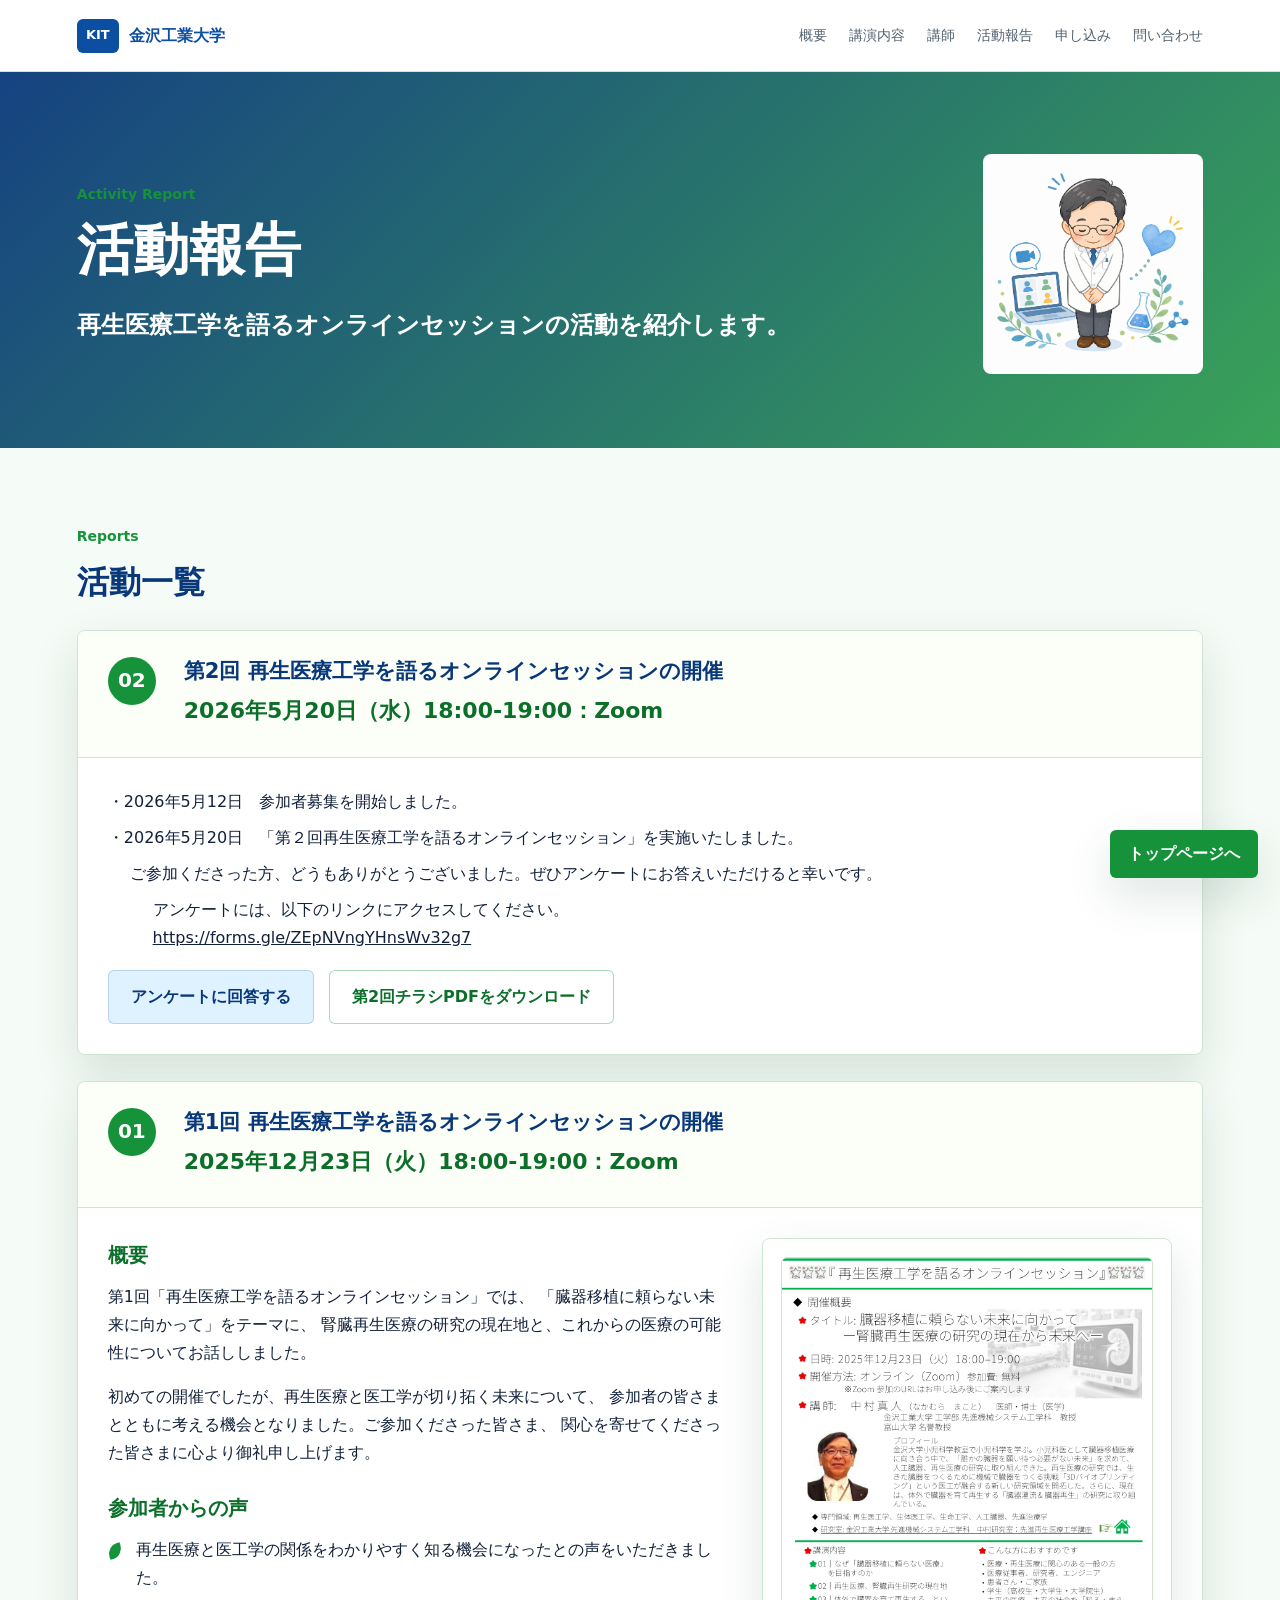
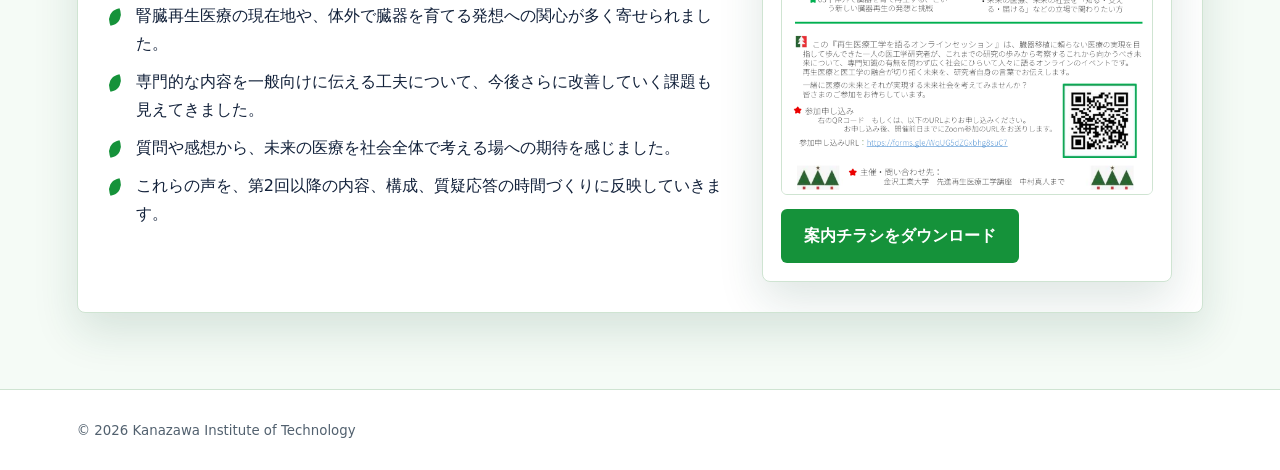
==== commit 71228cdb: "Add second session flyer download" ====
--- a/report-1.html
+++ b/report-1.html
@@ -64,6 +64,7 @@
                 </a>
               </p>
               <a class="button survey-button" href="https://forms.gle/ZEpNVngYHnsWv32g7" target="_blank" rel="noopener">アンケートに回答する</a>
+              <a class="button report-pdf-button" href="assets/session-poster.pdf" download>第2回チラシPDFをダウンロード</a>
             </div>
           </div>
         </article>
--- a/styles.css
+++ b/styles.css
@@ -93,9 +93,9 @@
 .hero {
   position: relative;
   display: grid;
-  grid-template-columns: minmax(0, 1fr) minmax(300px, 430px);
-  gap: 34px;
-  align-items: center;
+  grid-template-columns: minmax(0, 1fr) minmax(300px, 460px);
+  gap: 24px 34px;
+  align-items: start;
   min-height: calc(100vh - 72px);
   padding: 58px 6vw 68px;
   overflow: hidden;
@@ -134,6 +134,19 @@
   z-index: 1;
 }
 
+.hero > .eyebrow,
+.hero > h1 {
+  grid-column: 1 / -1;
+}
+
+.hero > .eyebrow {
+  margin-bottom: 0;
+}
+
+.hero > h1 {
+  white-space: nowrap;
+}
+
 .eyebrow,
 .section-kicker {
   margin: 0 0 12px;
@@ -179,9 +192,10 @@
 .hero-subtitle {
   margin-bottom: 16px;
   color: var(--green);
-  font-size: 26px;
+  font-size: 34px;
   font-weight: 800;
   line-height: 1.55;
+  white-space: nowrap;
 }
 
 .hero-subtitle span {
@@ -195,8 +209,29 @@
 .lead {
   margin-bottom: 24px;
   color: var(--blue);
-  font-size: 22px;
-  font-weight: 800;
+  font-size: 20px;
+  font-weight: 800;
+}
+
+.hero-message {
+  max-width: 760px;
+  margin: 22px 0 24px;
+  padding: 20px 22px;
+  background: rgba(255, 255, 255, 0.86);
+  border: 1px solid rgba(11, 78, 162, 0.22);
+  border-radius: 8px;
+  box-shadow: 0 12px 30px rgba(20, 80, 54, 0.1);
+}
+
+.hero-message p {
+  margin-bottom: 12px;
+  color: var(--ink);
+  font-size: 16px;
+  font-weight: 500;
+}
+
+.hero-message p:last-child {
+  margin-bottom: 0;
 }
 
 .hero-actions {
@@ -251,13 +286,19 @@
 .poster-card {
   justify-self: end;
   width: 100%;
-  max-width: 430px;
+  max-width: 460px;
   margin: 0;
   overflow: hidden;
   background: var(--white);
   border: 1px solid var(--line);
   border-radius: 8px;
   box-shadow: var(--shadow);
+}
+
+.poster-card img {
+  width: 100%;
+  aspect-ratio: 16 / 9;
+  object-fit: cover;
 }
 
 .event-summary {
@@ -458,7 +499,7 @@
   overflow: hidden;
   max-width: 300px;
   border: 1px solid var(--line);
-  border-radius: 8px;
+  border-radius: 50%;
   box-shadow: var(--shadow);
 }
 
@@ -571,7 +612,7 @@
   aspect-ratio: 1 / 1;
   object-fit: cover;
   border: 1px solid var(--line);
-  border-radius: 8px;
+  border-radius: 50%;
   box-shadow: var(--shadow);
 }
 
@@ -958,6 +999,18 @@
 
 .survey-button:hover {
   background: #c9e9ff;
+}
+
+.report-pdf-button {
+  margin-top: 10px;
+  margin-left: 10px;
+  color: var(--green-dark);
+  background: var(--white);
+  border-color: rgba(21, 146, 58, 0.35);
+}
+
+.report-pdf-button:hover {
+  background: var(--soft-green);
 }
 
 .fixed-home-button {
@@ -1142,6 +1195,15 @@
     padding: 54px 5vw 58px;
   }
 
+  .hero > .eyebrow,
+  .hero > h1 {
+    grid-column: auto;
+  }
+
+  .hero > h1 {
+    white-space: normal;
+  }
+
   .event-summary {
     grid-template-columns: 1fr;
     width: 100%;
@@ -1221,8 +1283,9 @@
   }
 
   .hero-subtitle {
-    font-size: 18px;
+    font-size: 22px;
     line-height: 1.42;
+    white-space: normal;
   }
 
   .hero-subtitle span {
@@ -1231,6 +1294,14 @@
 
   .lead {
     font-size: 18px;
+  }
+
+  .hero-message {
+    padding: 16px;
+  }
+
+  .hero-message p {
+    font-size: 15px;
   }
 
   .program-item h3 {
@@ -1288,6 +1359,10 @@
     right: 12px;
     bottom: 12px;
     max-width: calc(100vw - 24px);
+  }
+
+  .report-pdf-button {
+    margin-left: 0;
   }
 
   .button {
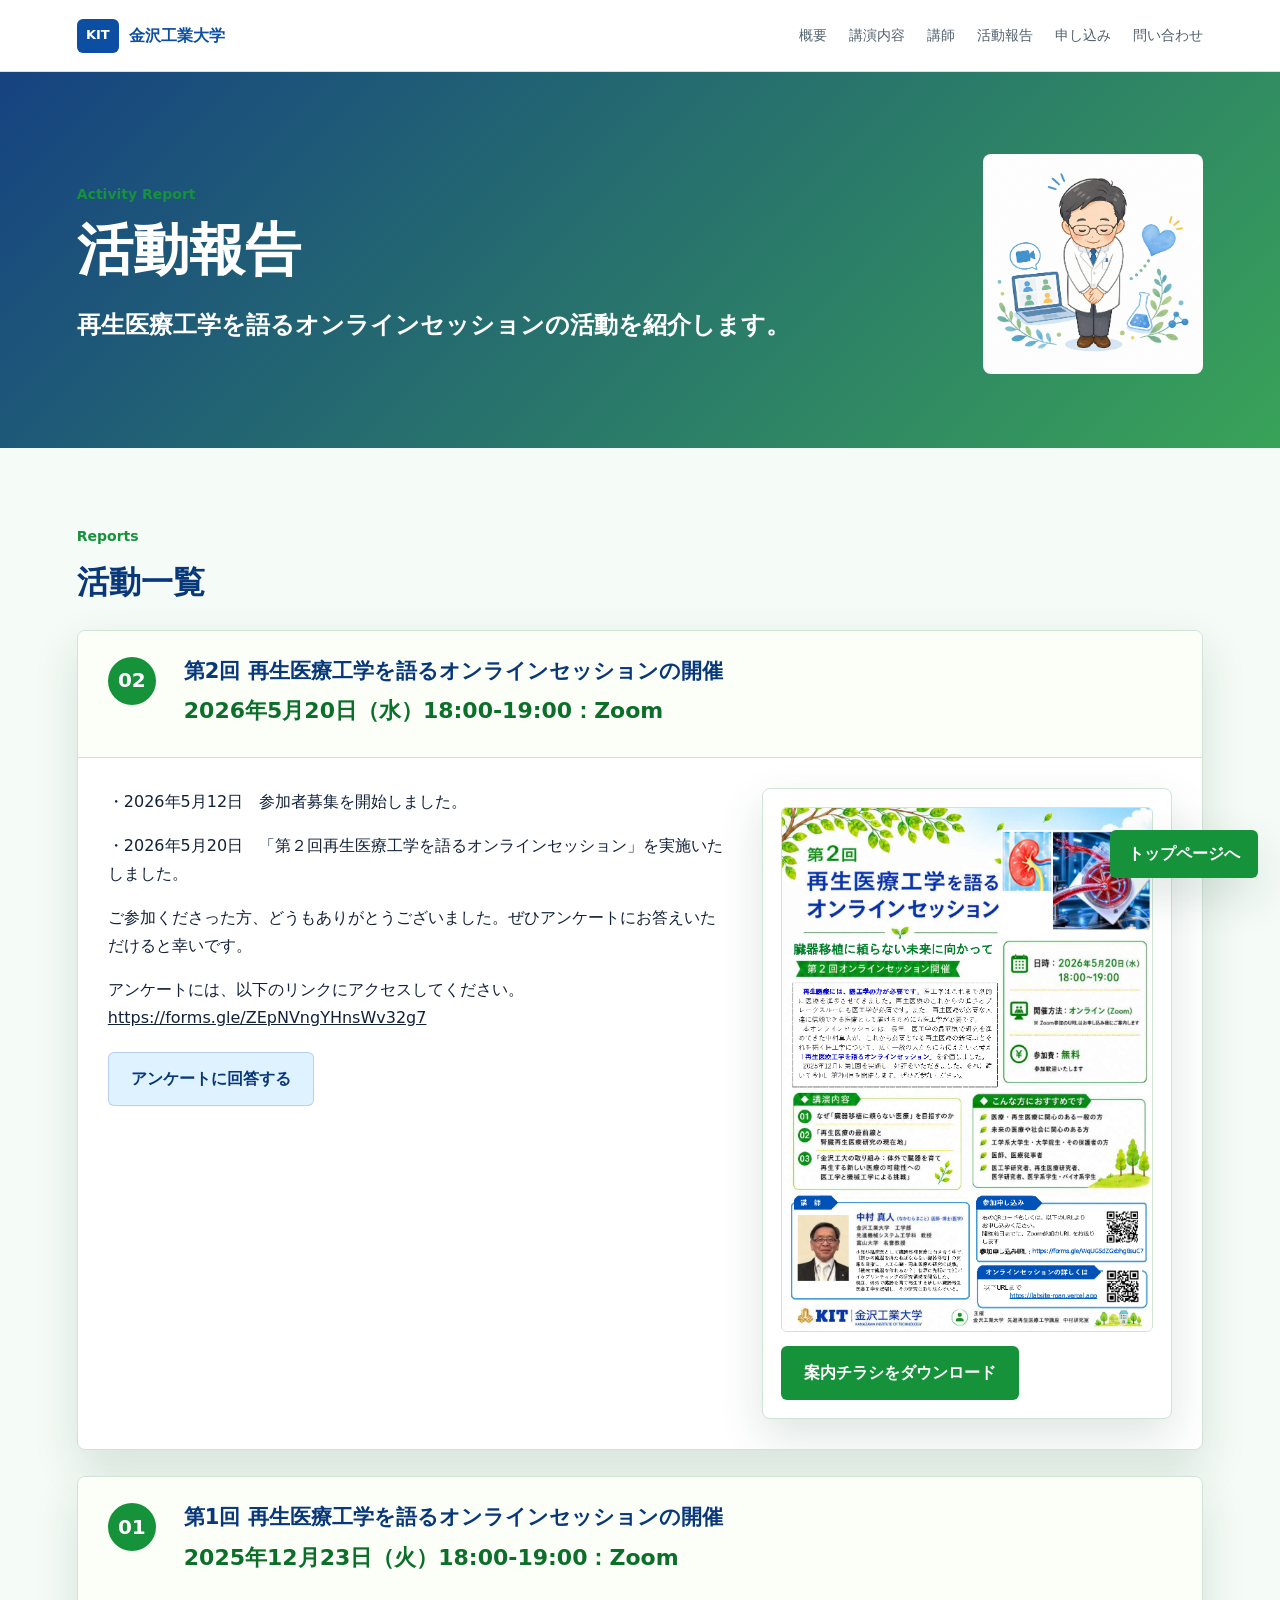
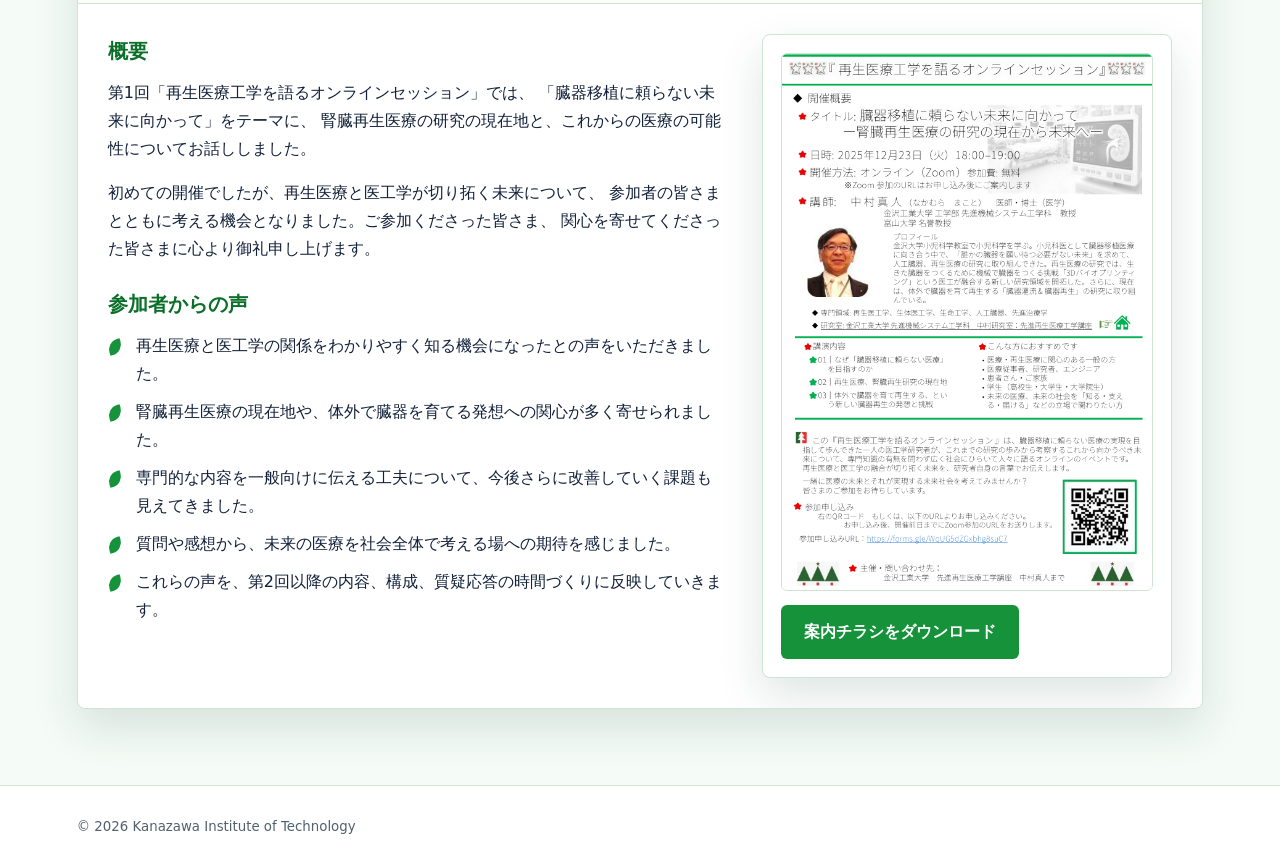
==== commit 611e6f36: "Show second session flyer in report" ====
--- a/report-1.html
+++ b/report-1.html
@@ -50,7 +50,7 @@
               <p class="report-meta">2026年5月20日（水）18:00-19:00：Zoom</p>
             </div>
           </div>
-          <div class="report-card-body report-card-body-simple">
+          <div class="report-card-body">
             <div>
               <p>・2026年5月12日　参加者募集を開始しました。</p>
               <p>・2026年5月20日　「第２回再生医療工学を語るオンラインセッション」を実施いたしました。</p>
@@ -64,8 +64,13 @@
                 </a>
               </p>
               <a class="button survey-button" href="https://forms.gle/ZEpNVngYHnsWv32g7" target="_blank" rel="noopener">アンケートに回答する</a>
-              <a class="button report-pdf-button" href="assets/session-poster.pdf" download>第2回チラシPDFをダウンロード</a>
             </div>
+            <figure class="report-flyer">
+              <img src="assets/session-poster.png" alt="第2回オンラインセッションの案内チラシ" />
+              <figcaption>
+                <a class="button primary" href="assets/session-poster.pdf" download>案内チラシをダウンロード</a>
+              </figcaption>
+            </figure>
           </div>
         </article>
 
--- a/styles.css
+++ b/styles.css
@@ -1001,18 +1001,6 @@
   background: #c9e9ff;
 }
 
-.report-pdf-button {
-  margin-top: 10px;
-  margin-left: 10px;
-  color: var(--green-dark);
-  background: var(--white);
-  border-color: rgba(21, 146, 58, 0.35);
-}
-
-.report-pdf-button:hover {
-  background: var(--soft-green);
-}
-
 .fixed-home-button {
   position: fixed;
   right: 22px;
@@ -1361,10 +1349,6 @@
     max-width: calc(100vw - 24px);
   }
 
-  .report-pdf-button {
-    margin-left: 0;
-  }
-
   .button {
     box-sizing: border-box;
     width: 100%;
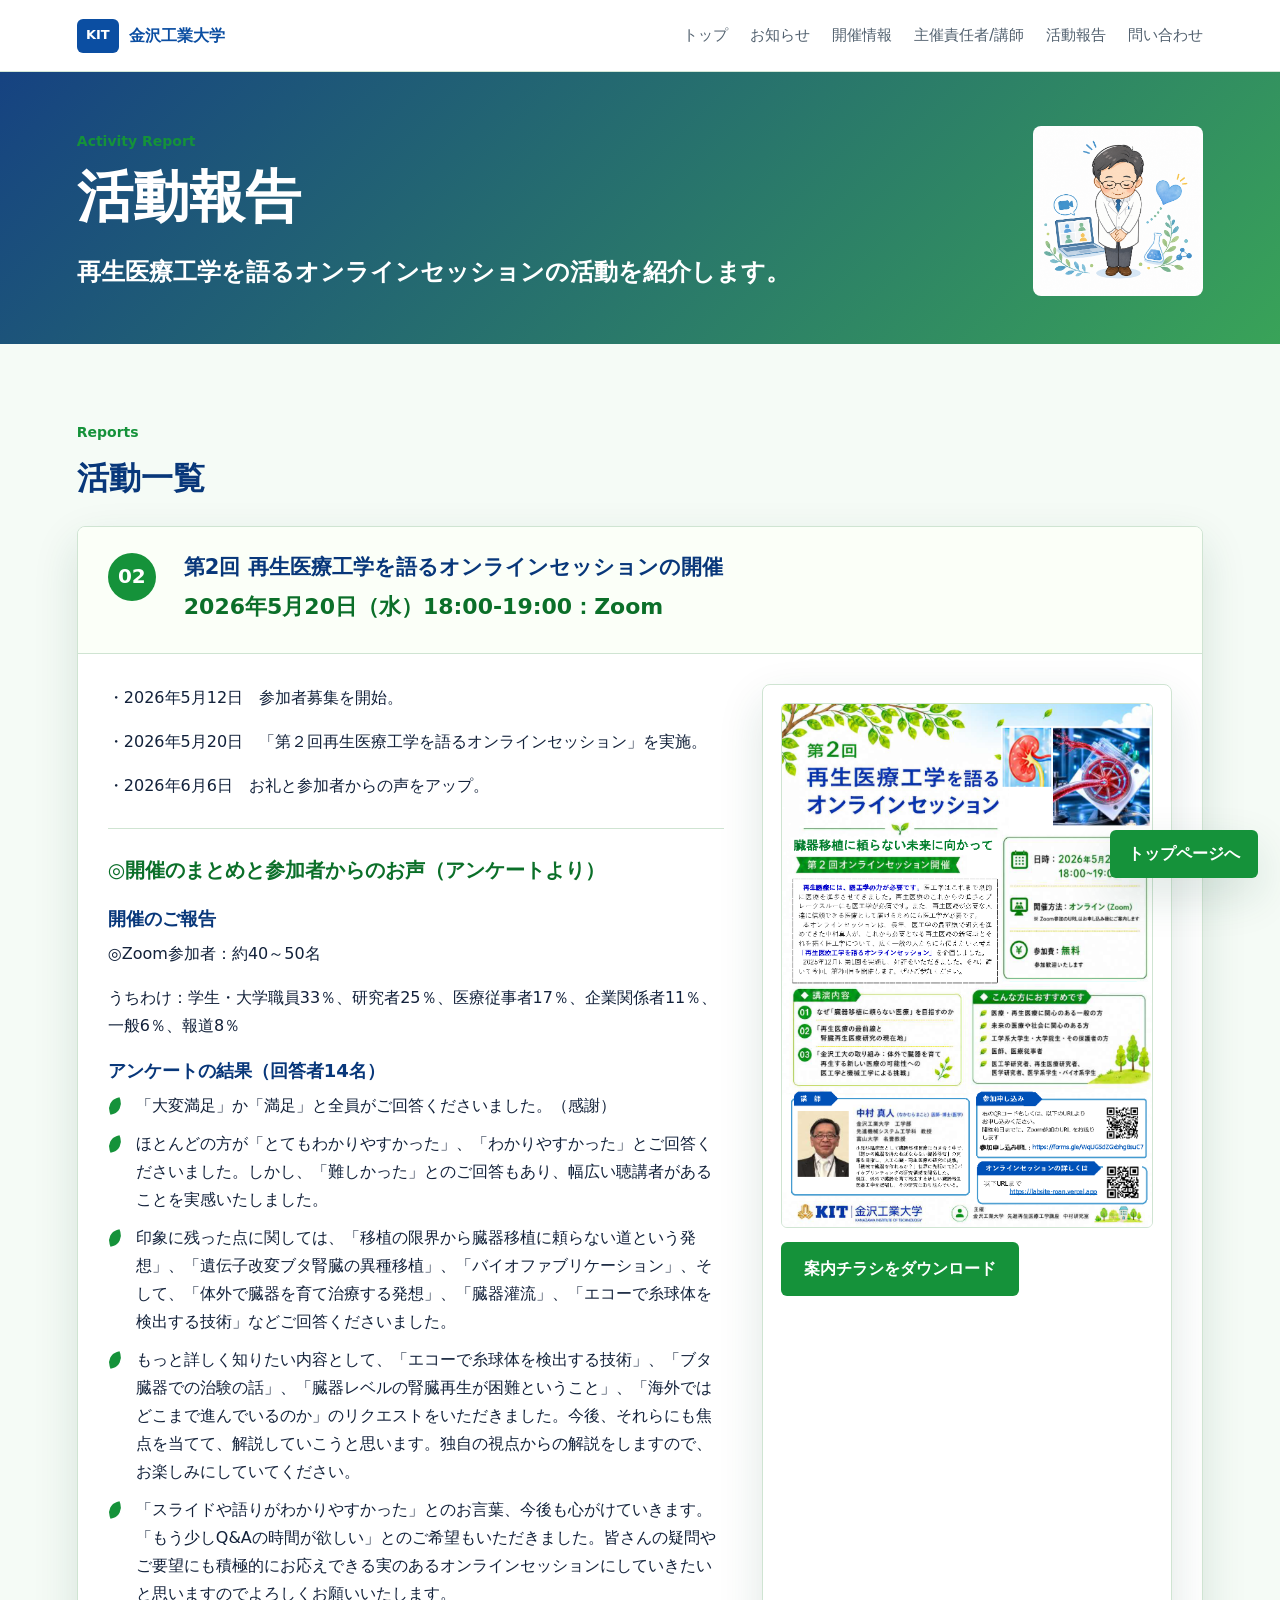
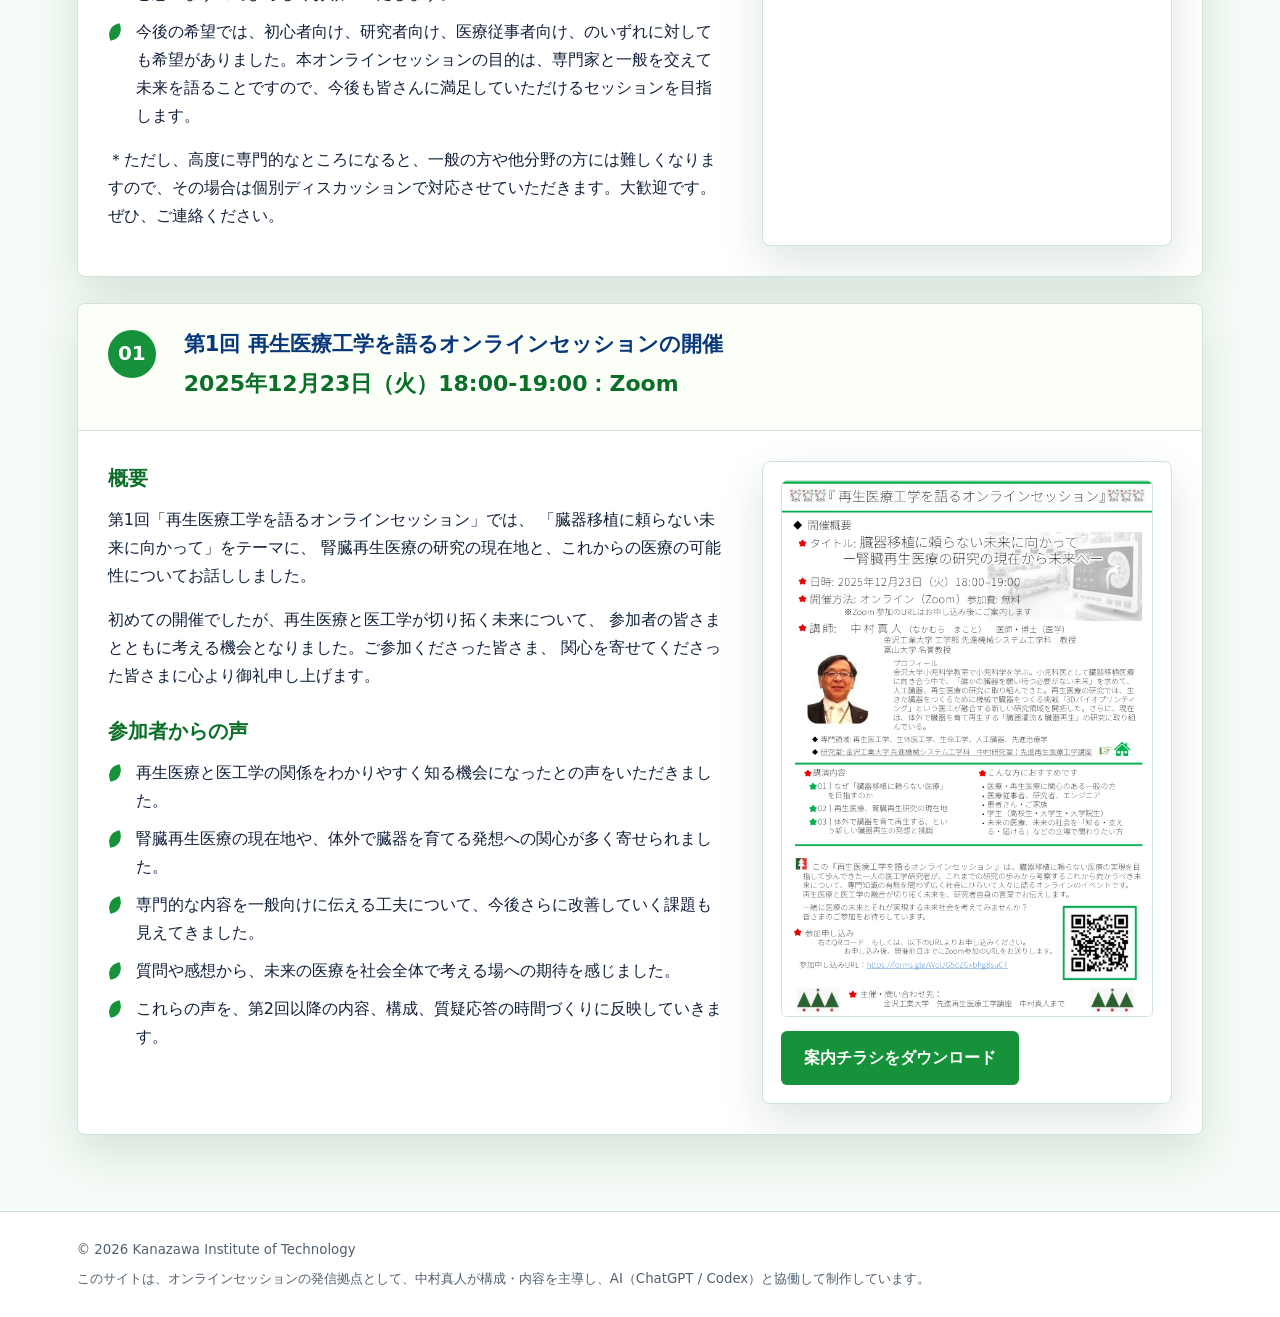
==== commit c334c0a3: "Revise site hub for ongoing sessions" ====
--- a/report-1.html
+++ b/report-1.html
@@ -5,9 +5,9 @@
     <meta name="viewport" content="width=device-width, initial-scale=1" />
     <meta
       name="description"
-      content="第1回 再生医療工学を語るオンラインセッションの活動紹介ページです。案内チラシとアンケート結果の概要を掲載しています。"
+      content="再生医療工学を語るオンラインセッションの活動報告ページです。第1回・第2回の開催概要、案内チラシ、アンケート情報を掲載しています。"
     />
-    <title>第1回 活動紹介 | 再生医療工学を語るオンラインセッション</title>
+    <title>活動報告 | 再生医療工学を語るオンラインセッション</title>
     <link rel="stylesheet" href="styles.css" />
   </head>
   <body>
@@ -17,11 +17,11 @@
         <span>金沢工業大学</span>
       </a>
       <nav class="nav" aria-label="ページナビゲーション">
-        <a href="index.html#overview">概要</a>
-        <a href="index.html#program">講演内容</a>
-        <a href="index.html#speaker">講師</a>
+        <a href="index.html#top">トップ</a>
+        <a href="index.html#news">お知らせ</a>
+        <a href="index.html#sessions">開催情報</a>
+        <a href="index.html#speaker">主催責任者/講師</a>
         <a href="report-1.html">活動報告</a>
-        <a href="index.html#entry">申し込み</a>
         <a href="index.html#contact">問い合わせ</a>
       </nav>
     </header>
@@ -42,7 +42,7 @@
         <p class="section-kicker">Reports</p>
         <h2>活動一覧</h2>
 
-        <article class="report-card report-card-compact">
+        <article id="report-2" class="report-card report-card-compact">
           <div class="report-card-header">
             <span>02</span>
             <div>
@@ -52,18 +52,28 @@
           </div>
           <div class="report-card-body">
             <div>
-              <p>・2026年5月12日　参加者募集を開始しました。</p>
-              <p>・2026年5月20日　「第２回再生医療工学を語るオンラインセッション」を実施いたしました。</p>
-              <p class="report-note">
-                ご参加くださった方、どうもありがとうございました。ぜひアンケートにお答えいただけると幸いです。
-              </p>
-              <p class="report-survey-link">
-                アンケートには、以下のリンクにアクセスしてください。<br />
-                <a href="https://forms.gle/ZEpNVngYHnsWv32g7" target="_blank" rel="noopener">
-                  https://forms.gle/ZEpNVngYHnsWv32g7
-                </a>
-              </p>
-              <a class="button survey-button" href="https://forms.gle/ZEpNVngYHnsWv32g7" target="_blank" rel="noopener">アンケートに回答する</a>
+              <p>・2026年5月12日　参加者募集を開始。</p>
+              <p>・2026年5月20日　「第２回再生医療工学を語るオンラインセッション」を実施。</p>
+              <p>・2026年6月6日　お礼と参加者からの声をアップ。</p>
+
+              <section class="report-response" aria-labelledby="report-2-response-title">
+                <h4 id="report-2-response-title">◎開催のまとめと参加者からのお声（アンケートより）</h4>
+
+                <h5>開催のご報告</h5>
+                <p>◎Zoom参加者：約40～50名</p>
+                <p>うちわけ：学生・大学職員33％、研究者25％、医療従事者17％、企業関係者11％、一般6％、報道8％</p>
+
+                <h5>アンケートの結果（回答者14名）</h5>
+                <ul class="leaf-list report-response-list">
+                  <li>「大変満足」か「満足」と全員がご回答くださいました。（感謝）</li>
+                  <li>ほとんどの方が「とてもわかりやすかった」、「わかりやすかった」とご回答くださいました。しかし、「難しかった」とのご回答もあり、幅広い聴講者があることを実感いたしました。</li>
+                  <li>印象に残った点に関しては、「移植の限界から臓器移植に頼らない道という発想」、「遺伝子改変ブタ腎臓の異種移植」、「バイオファブリケーション」、そして、「体外で臓器を育て治療する発想」、「臓器灌流」、「エコーで糸球体を検出する技術」などご回答くださいました。</li>
+                  <li>もっと詳しく知りたい内容として、「エコーで糸球体を検出する技術」、「ブタ臓器での治験の話」、「臓器レベルの腎臓再生が困難ということ」、「海外ではどこまで進んでいるのか」のリクエストをいただきました。今後、それらにも焦点を当てて、解説していこうと思います。独自の視点からの解説をしますので、お楽しみにしていてください。</li>
+                  <li>「スライドや語りがわかりやすかった」とのお言葉、今後も心がけていきます。「もう少しQ&amp;Aの時間が欲しい」とのご希望もいただきました。皆さんの疑問やご要望にも積極的にお応えできる実のあるオンラインセッションにしていきたいと思いますのでよろしくお願いいたします。</li>
+                  <li>今後の希望では、初心者向け、研究者向け、医療従事者向け、のいずれに対しても希望がありました。本オンラインセッションの目的は、専門家と一般を交えて未来を語ることですので、今後も皆さんに満足していただけるセッションを目指します。</li>
+                </ul>
+                <p>＊ただし、高度に専門的なところになると、一般の方や他分野の方には難しくなりますので、その場合は個別ディスカッションで対応させていただきます。大歓迎です。ぜひ、ご連絡ください。</p>
+              </section>
             </div>
             <figure class="report-flyer">
               <img src="assets/session-poster.png" alt="第2回オンラインセッションの案内チラシ" />
@@ -74,7 +84,7 @@
           </div>
         </article>
 
-        <article class="report-card">
+        <article id="report-1" class="report-card">
           <div class="report-card-header">
             <span>01</span>
             <div>
@@ -120,6 +130,7 @@
 
     <footer class="site-footer">
       <small>&copy; 2026 Kanazawa Institute of Technology</small>
+      <small>このサイトは、オンラインセッションの発信拠点として、中村真人が構成・内容を主導し、AI（ChatGPT / Codex）と協働して制作しています。</small>
     </footer>
 
     <a class="fixed-home-button" href="index.html">トップページへ</a>
--- a/styles.css
+++ b/styles.css
@@ -79,7 +79,7 @@
   display: flex;
   gap: 22px;
   color: var(--muted);
-  font-size: 14px;
+  font-size: 15px;
 }
 
 .nav a {
@@ -90,52 +90,41 @@
   scroll-margin-top: 92px;
 }
 
+.report-card[id] {
+  scroll-margin-top: 96px;
+}
+
 .hero {
   position: relative;
   display: grid;
-  grid-template-columns: minmax(0, 1fr) minmax(300px, 460px);
-  gap: 24px 34px;
+  grid-template-columns: minmax(0, 1fr) minmax(420px, 50%);
+  gap: 24px 42px;
   align-items: start;
   min-height: calc(100vh - 72px);
   padding: 58px 6vw 68px;
   overflow: hidden;
   background:
     linear-gradient(135deg, rgba(255, 255, 255, 0.96), rgba(231, 248, 255, 0.85)),
-    radial-gradient(circle at 84% 18%, rgba(21, 146, 58, 0.15), transparent 30%);
-}
-
-.hero::before,
-.hero::after {
-  position: absolute;
-  content: "";
-  border-radius: 999px;
-  pointer-events: none;
-}
-
-.hero::before {
-  top: -120px;
-  left: -120px;
-  width: 340px;
-  height: 340px;
-  background: rgba(21, 146, 58, 0.11);
-}
-
-.hero::after {
-  right: 2vw;
-  bottom: -140px;
-  width: 320px;
-  height: 320px;
-  background: rgba(11, 78, 162, 0.1);
+    linear-gradient(180deg, rgba(234, 248, 237, 0.72), rgba(255, 255, 255, 0));
 }
 
 .hero-content,
+.hero-side,
 .poster-card {
   position: relative;
   z-index: 1;
 }
 
+.hero-side {
+  display: flex;
+  flex-direction: column;
+  gap: 18px;
+  align-items: stretch;
+}
+
 .hero > .eyebrow,
-.hero > h1 {
+.hero > h1,
+.hero > .hero-subtitle {
   grid-column: 1 / -1;
 }
 
@@ -144,6 +133,7 @@
 }
 
 .hero > h1 {
+  max-width: none;
   white-space: nowrap;
 }
 
@@ -190,12 +180,11 @@
 }
 
 .hero-subtitle {
-  margin-bottom: 16px;
-  color: var(--green);
-  font-size: 34px;
+  margin-bottom: 4px;
+  color: #5b5fd6;
+  font-size: clamp(24px, 3vw, 34px);
   font-weight: 800;
   line-height: 1.55;
-  white-space: nowrap;
 }
 
 .hero-subtitle span {
@@ -209,29 +198,112 @@
 .lead {
   margin-bottom: 24px;
   color: var(--blue);
-  font-size: 20px;
-  font-weight: 800;
+  font-size: 17px;
+  font-weight: 800;
+}
+
+.hero-invite-title {
+  margin-bottom: 10px;
+  color: var(--green);
+  font-size: 27px;
+  font-weight: 900;
+  line-height: 1.42;
+}
+
+.hero-invite-note {
+  margin-bottom: 18px;
+  color: var(--ink);
+  font-size: 17px;
+  font-weight: 600;
+  line-height: 1.6;
+}
+
+.invite-sprout {
+  display: inline-block;
+  margin-right: 8px;
+  font-size: 1.08em;
+  line-height: 1;
+  vertical-align: 0.02em;
 }
 
 .hero-message {
   max-width: 760px;
   margin: 22px 0 24px;
-  padding: 20px 22px;
-  background: rgba(255, 255, 255, 0.86);
-  border: 1px solid rgba(11, 78, 162, 0.22);
+  padding: 22px 24px 20px;
+  background: linear-gradient(135deg, rgba(244, 252, 238, 0.98), rgba(234, 248, 237, 0.96));
+  border: 2px solid rgba(21, 146, 58, 0.34);
+  border-left: 8px solid var(--green);
   border-radius: 8px;
-  box-shadow: 0 12px 30px rgba(20, 80, 54, 0.1);
+  box-shadow: 0 18px 42px rgba(21, 146, 58, 0.16);
 }
 
 .hero-message p {
   margin-bottom: 12px;
   color: var(--ink);
-  font-size: 16px;
+  font-size: 17px;
   font-weight: 500;
 }
 
 .hero-message p:last-child {
   margin-bottom: 0;
+}
+
+.hero-note {
+  max-width: 760px;
+  margin: 18px 0 22px;
+}
+
+.hero-note p {
+  margin-bottom: 12px;
+  color: var(--ink);
+  font-size: 17px;
+  font-weight: 600;
+}
+
+.hero-note p:last-child {
+  margin-bottom: 0;
+}
+
+.message-title {
+  margin-bottom: 16px;
+  color: var(--blue-dark);
+  font-family: "Yu Mincho", "Hiragino Mincho ProN", "Yu Gothic", Meiryo, serif;
+  font-size: 27px;
+  font-weight: 900;
+  line-height: 1.42;
+}
+
+.message-heading {
+  color: var(--blue-dark);
+  font-weight: 800;
+}
+
+.message-list {
+  margin: 0;
+  padding-left: 0;
+  color: var(--ink);
+  font-size: 17px;
+  font-weight: 600;
+  line-height: 1.6;
+  list-style: none;
+}
+
+.message-list li {
+  position: relative;
+  margin-bottom: 5px;
+  padding-left: 1.6em;
+}
+
+.message-list li::before {
+  position: absolute;
+  top: 0.55em;
+  left: 0;
+  width: 0.72em;
+  height: 0.46em;
+  content: "";
+  background: var(--green);
+  border-radius: 80% 0 80% 0;
+  transform: rotate(-24deg);
 }
 
 .hero-actions {
@@ -277,7 +349,7 @@
 }
 
 .button.contact-button {
-  margin-top: 18px;
+  margin-top: 0;
   color: var(--blue-dark);
   background: var(--white);
   border-color: rgba(255, 255, 255, 0.45);
@@ -286,7 +358,7 @@
 .poster-card {
   justify-self: end;
   width: 100%;
-  max-width: 460px;
+  max-width: 640px;
   margin: 0;
   overflow: hidden;
   background: var(--white);
@@ -295,6 +367,22 @@
   box-shadow: var(--shadow);
 }
 
+.poster-message {
+  padding: 16px 18px;
+  color: var(--blue);
+  background: linear-gradient(135deg, #fff9d8 0%, #e8f8ee 48%, #eaf6ff 100%);
+  border-top: 1px solid var(--line);
+  font-family: "Yu Gothic", "Hiragino Maru Gothic ProN", "Meiryo", system-ui, sans-serif;
+  font-size: 21px;
+  font-weight: 900;
+  line-height: 1.38;
+  text-align: center;
+}
+
+.poster-message span {
+  display: block;
+}
+
 .poster-card img {
   width: 100%;
   aspect-ratio: 16 / 9;
@@ -308,6 +396,98 @@
   width: fit-content;
   max-width: 100%;
   margin: 0;
+}
+
+.hero-side .event-summary {
+  width: 100%;
+  grid-template-columns: 1fr;
+}
+
+.hero-side .hero-actions {
+  display: grid;
+  grid-template-columns: repeat(3, minmax(0, 1fr));
+  gap: 10px;
+  margin-top: 0;
+}
+
+.hero-side .button {
+  padding-right: 10px;
+  padding-left: 10px;
+}
+
+.vision-panel {
+  width: 100%;
+  padding: 20px 22px;
+  color: var(--ink);
+  background: rgba(255, 255, 255, 0.92);
+  border: 1px solid rgba(21, 146, 58, 0.26);
+  border-left: 8px solid var(--green);
+  border-radius: 8px;
+  box-shadow: 0 16px 38px rgba(20, 80, 54, 0.12);
+}
+
+.vision-panel h2 {
+  margin-bottom: 14px;
+  color: var(--green-dark);
+  font-size: 24px;
+  line-height: 1.35;
+}
+
+.vision-panel p {
+  margin-bottom: 12px;
+  font-size: 17px;
+  font-weight: 500;
+  line-height: 1.8;
+}
+
+.vision-panel p:last-child {
+  margin-bottom: 0;
+}
+
+.vision-catch {
+  color: var(--blue-dark);
+  font-size: 20px !important;
+  font-weight: 900 !important;
+  line-height: 1.65 !important;
+}
+
+.vision-topics {
+  display: grid;
+  gap: 12px;
+  margin: 0;
+  padding: 0;
+  list-style: none;
+}
+
+.vision-topics li {
+  padding: 12px 14px;
+  color: var(--green-dark);
+  background: rgba(234, 248, 237, 0.92);
+  border: 1px solid rgba(21, 146, 58, 0.24);
+  border-radius: 8px;
+}
+
+.vision-topics strong {
+  display: block;
+  margin-bottom: 6px;
+  font-size: 24px;
+  font-weight: 900;
+}
+
+.vision-topics span {
+  display: block;
+  color: var(--ink);
+  font-size: 17px;
+  font-weight: 600;
+  line-height: 1.6;
+}
+
+.vision-signature {
+  padding-top: 4px;
+  color: var(--blue-dark);
+  font-size: 14px !important;
+  font-weight: 800 !important;
+  text-align: right;
 }
 
 .event-summary div {
@@ -440,8 +620,166 @@
   background: var(--white);
 }
 
+.news-section {
+  background: var(--white);
+}
+
+.news-list {
+  display: grid;
+  gap: 0;
+  max-width: 980px;
+  background: #fbfff8;
+  border: 1px solid var(--line);
+  border-left: 8px solid #5b5fd6;
+  border-radius: 8px;
+  box-shadow: 0 12px 30px rgba(20, 80, 54, 0.08);
+  list-style: none;
+  margin: 0;
+  padding: 8px 22px;
+}
+
+.news-list li {
+  padding: 12px 0;
+  border-bottom: 1px solid rgba(207, 228, 210, 0.86);
+  color: var(--blue-dark);
+  font-size: 17px;
+  font-weight: 800;
+  line-height: 1.65;
+}
+
+.news-list li:last-child {
+  border-bottom: 0;
+}
+
+.news-list time {
+  color: #5b5fd6;
+  font-weight: 900;
+}
+
+.news-list time.past-news-date {
+  color: var(--green-dark);
+}
+
+.news-list a,
+.news-list li > span:last-child {
+  color: inherit;
+}
+
+.news-list a {
+  text-decoration-color: rgba(11, 78, 162, 0.35);
+  text-underline-offset: 4px;
+}
+
+.upcoming-section {
+  background: var(--paper);
+}
+
+.upcoming-list {
+  display: grid;
+  gap: 0;
+  max-width: 980px;
+  margin: 0;
+  padding: 8px 22px;
+  background: #fbfff8;
+  border: 1px solid var(--line);
+  border-left: 8px solid #5b5fd6;
+  border-radius: 8px;
+  box-shadow: 0 12px 30px rgba(20, 80, 54, 0.08);
+  list-style: none;
+}
+
+.upcoming-list li {
+  display: grid;
+  grid-template-columns: 48px 1fr;
+  gap: 14px;
+  align-items: center;
+  padding: 12px 0;
+  color: var(--blue-dark);
+  border-bottom: 1px solid rgba(207, 228, 210, 0.86);
+  font-size: 17px;
+  font-weight: 800;
+  line-height: 1.65;
+}
+
+.upcoming-list li:last-child {
+  border-bottom: 0;
+}
+
+.upcoming-number {
+  display: grid;
+  width: 38px;
+  height: 38px;
+  place-items: center;
+  color: var(--white);
+  background: #5b5fd6;
+  border-radius: 50%;
+  font-size: 16px;
+  font-weight: 900;
+}
+
+.upcoming-list strong {
+  display: block;
+  color: var(--blue-dark);
+  font-weight: 800;
+}
+
+.upcoming-detail {
+  display: block;
+  margin-top: 2px;
+  color: var(--ink);
+  font-size: 15px;
+  font-weight: 400;
+  line-height: 1.6;
+}
+
 .section-heading {
   max-width: 760px;
+}
+
+.section-heading.upcoming-heading {
+  max-width: 980px;
+}
+
+.section-lead {
+  margin-bottom: 22px;
+  padding-left: 3.5em;
+  color: var(--ink);
+  font-size: 17px;
+  font-weight: 600;
+  line-height: 1.7;
+}
+
+.section-notes {
+  display: grid;
+  gap: 4px;
+  max-width: 980px;
+  margin: 0 0 22px;
+  padding-left: 3.5em;
+  color: var(--ink);
+  font-size: 17px;
+  font-weight: 600;
+  line-height: 1.7;
+  list-style: none;
+}
+
+.section-notes li::before {
+  content: "＊";
+}
+
+.section-heading-with-action {
+  display: flex;
+  align-items: end;
+  justify-content: space-between;
+  gap: 18px;
+  max-width: 980px;
+}
+
+.section-heading-with-action h2 {
+  margin-bottom: 0;
+}
+
+.section-action-button {
+  flex: 0 0 auto;
 }
 
 .program-list {
@@ -473,10 +811,20 @@
   font-weight: 800;
 }
 
+.upcoming-section .program-item > span {
+  background: #5b5fd6;
+}
+
 .program-item h3 {
   margin-bottom: 8px;
   color: var(--blue-dark);
   font-size: 20px;
+}
+
+.program-item h3 small {
+  color: var(--ink);
+  font-size: 0.9em;
+  font-weight: 700;
 }
 
 .program-item p {
@@ -493,6 +841,11 @@
 .speaker-section {
   grid-template-columns: minmax(220px, 0.36fr) minmax(0, 1.64fr);
   background: linear-gradient(180deg, #f8fcff, var(--white));
+}
+
+.speaker-section-heading {
+  grid-column: 1 / -1;
+  max-width: 980px;
 }
 
 .speaker-photo {
@@ -514,6 +867,19 @@
   font-size: 18px;
 }
 
+.office-title {
+  margin: 18px 0 8px;
+  color: var(--green-dark);
+  font-size: 21px;
+  line-height: 1.4;
+}
+
+.office-name {
+  font-size: 21px;
+  font-weight: 700;
+  line-height: 1.6;
+}
+
 .speaker-title {
   margin-bottom: 14px;
   color: var(--green-dark);
@@ -539,6 +905,13 @@
 
 .speaker-extra p {
   margin-bottom: 0;
+}
+
+.speaker-links {
+  display: flex;
+  flex-wrap: wrap;
+  gap: 12px;
+  align-items: center;
 }
 
 .lab-button {
@@ -789,7 +1162,7 @@
 }
 
 .report-hero {
-  padding: 82px 6vw 74px;
+  padding: 54px 6vw 48px;
   color: var(--white);
   background:
     linear-gradient(135deg, rgba(8, 55, 122, 0.94), rgba(21, 146, 58, 0.84)),
@@ -862,15 +1235,15 @@
 
 .simple-report-hero {
   display: grid;
-  grid-template-columns: minmax(0, 1fr) 220px;
-  gap: 36px;
+  grid-template-columns: minmax(0, 1fr) 170px;
+  gap: 28px;
   align-items: center;
   background:
     linear-gradient(135deg, rgba(8, 55, 122, 0.94), rgba(21, 146, 58, 0.84));
 }
 
 .simple-report-hero img {
-  width: 220px;
+  width: 170px;
   border-radius: 8px;
   background: rgba(255, 255, 255, 0.88);
 }
@@ -1033,6 +1406,29 @@
   margin-top: 0;
 }
 
+.report-response {
+  margin-top: 28px;
+  padding-top: 24px;
+  border-top: 1px solid var(--line);
+}
+
+.report-update-date {
+  margin-bottom: 4px;
+  color: var(--blue);
+  font-weight: 900;
+}
+
+.report-card-body h5 {
+  margin: 18px 0 8px;
+  color: var(--blue-dark);
+  font-size: 18px;
+  line-height: 1.45;
+}
+
+.report-response-list {
+  margin-bottom: 16px;
+}
+
 .entry-section {
   background: var(--soft-green);
 }
@@ -1097,6 +1493,12 @@
 }
 
 .contact-section {
+  grid-template-columns: max-content minmax(0, max-content);
+  gap: 68px;
+  align-items: center;
+  justify-content: start;
+  padding-top: 24px;
+  padding-bottom: 24px;
   background: var(--blue-dark);
   color: var(--white);
 }
@@ -1106,8 +1508,25 @@
   color: var(--white);
 }
 
+.contact-section h2 {
+  font-size: 22px;
+}
+
 .contact-section p {
   margin-bottom: 0;
+}
+
+.contact-section > div:last-child {
+  display: flex;
+  flex-wrap: wrap;
+  gap: 36px 44px;
+  align-items: center;
+}
+
+.contact-office {
+  font-size: 18px;
+  font-weight: 700;
+  line-height: 1.65;
 }
 
 .page-hero {
@@ -1149,6 +1568,14 @@
   color: var(--muted);
   background: var(--white);
   border-top: 1px solid var(--line);
+}
+
+.site-footer small {
+  display: block;
+}
+
+.site-footer small + small {
+  margin-top: 6px;
 }
 
 @media (max-width: 900px) {
@@ -1178,6 +1605,15 @@
     grid-template-columns: 1fr;
   }
 
+  .contact-section {
+    gap: 36px;
+  }
+
+  .contact-section > div:last-child {
+    align-items: flex-start;
+    flex-direction: column;
+  }
+
   .hero {
     min-height: auto;
     padding: 54px 5vw 58px;
@@ -1241,6 +1677,10 @@
     scroll-margin-top: 84px;
   }
 
+  .report-card[id] {
+    scroll-margin-top: 96px;
+  }
+
   h1 {
     margin-bottom: 16px;
     font-size: 25px;
@@ -1276,20 +1716,38 @@
     white-space: normal;
   }
 
+  .hero-invite-title {
+    font-size: 20px;
+    line-height: 1.42;
+  }
+
+  .hero-invite-note {
+    font-size: 17px;
+  }
+
   .hero-subtitle span {
     font-size: 16px;
   }
 
   .lead {
-    font-size: 18px;
+    font-size: 17px;
   }
 
   .hero-message {
     padding: 16px;
   }
 
+  .message-list,
+  .hero-note p,
+  .vision-topics span,
+  .news-list li,
+  .section-notes,
+  .upcoming-list li {
+    font-size: 17px;
+  }
+
   .hero-message p {
-    font-size: 15px;
+    font-size: 17px;
   }
 
   .program-item h3 {
@@ -1297,8 +1755,13 @@
     line-height: 1.34;
   }
 
+  .office-title,
+  .office-name {
+    font-size: 18px;
+  }
+
   .program-item p {
-    font-size: 15px;
+    font-size: 17px;
   }
 
   .profile-hero h1 {
@@ -1357,6 +1820,10 @@
 
   .hero-actions {
     width: 100%;
+  }
+
+  .hero-side .hero-actions {
+    grid-template-columns: 1fr;
   }
 
   .poster-card {
@@ -1371,10 +1838,42 @@
     height: auto;
   }
 
+  .poster-message {
+    padding: 12px 14px;
+    font-size: 16px;
+  }
+
   .event-summary div,
   .program-item,
   .career-list div {
     grid-template-columns: 1fr;
+  }
+
+  .upcoming-list li {
+    grid-template-columns: 38px 1fr;
+  }
+
+  .upcoming-detail {
+    color: var(--ink);
+    font-size: 15px;
+    font-weight: 400;
+  }
+
+  .section-heading-with-action {
+    align-items: stretch;
+    flex-direction: column;
+  }
+
+  .section-action-button {
+    width: fit-content;
+  }
+
+  .section-lead {
+    padding-left: 0;
+  }
+
+  .section-notes {
+    padding-left: 0;
   }
 
   .event-summary .event-date strong {
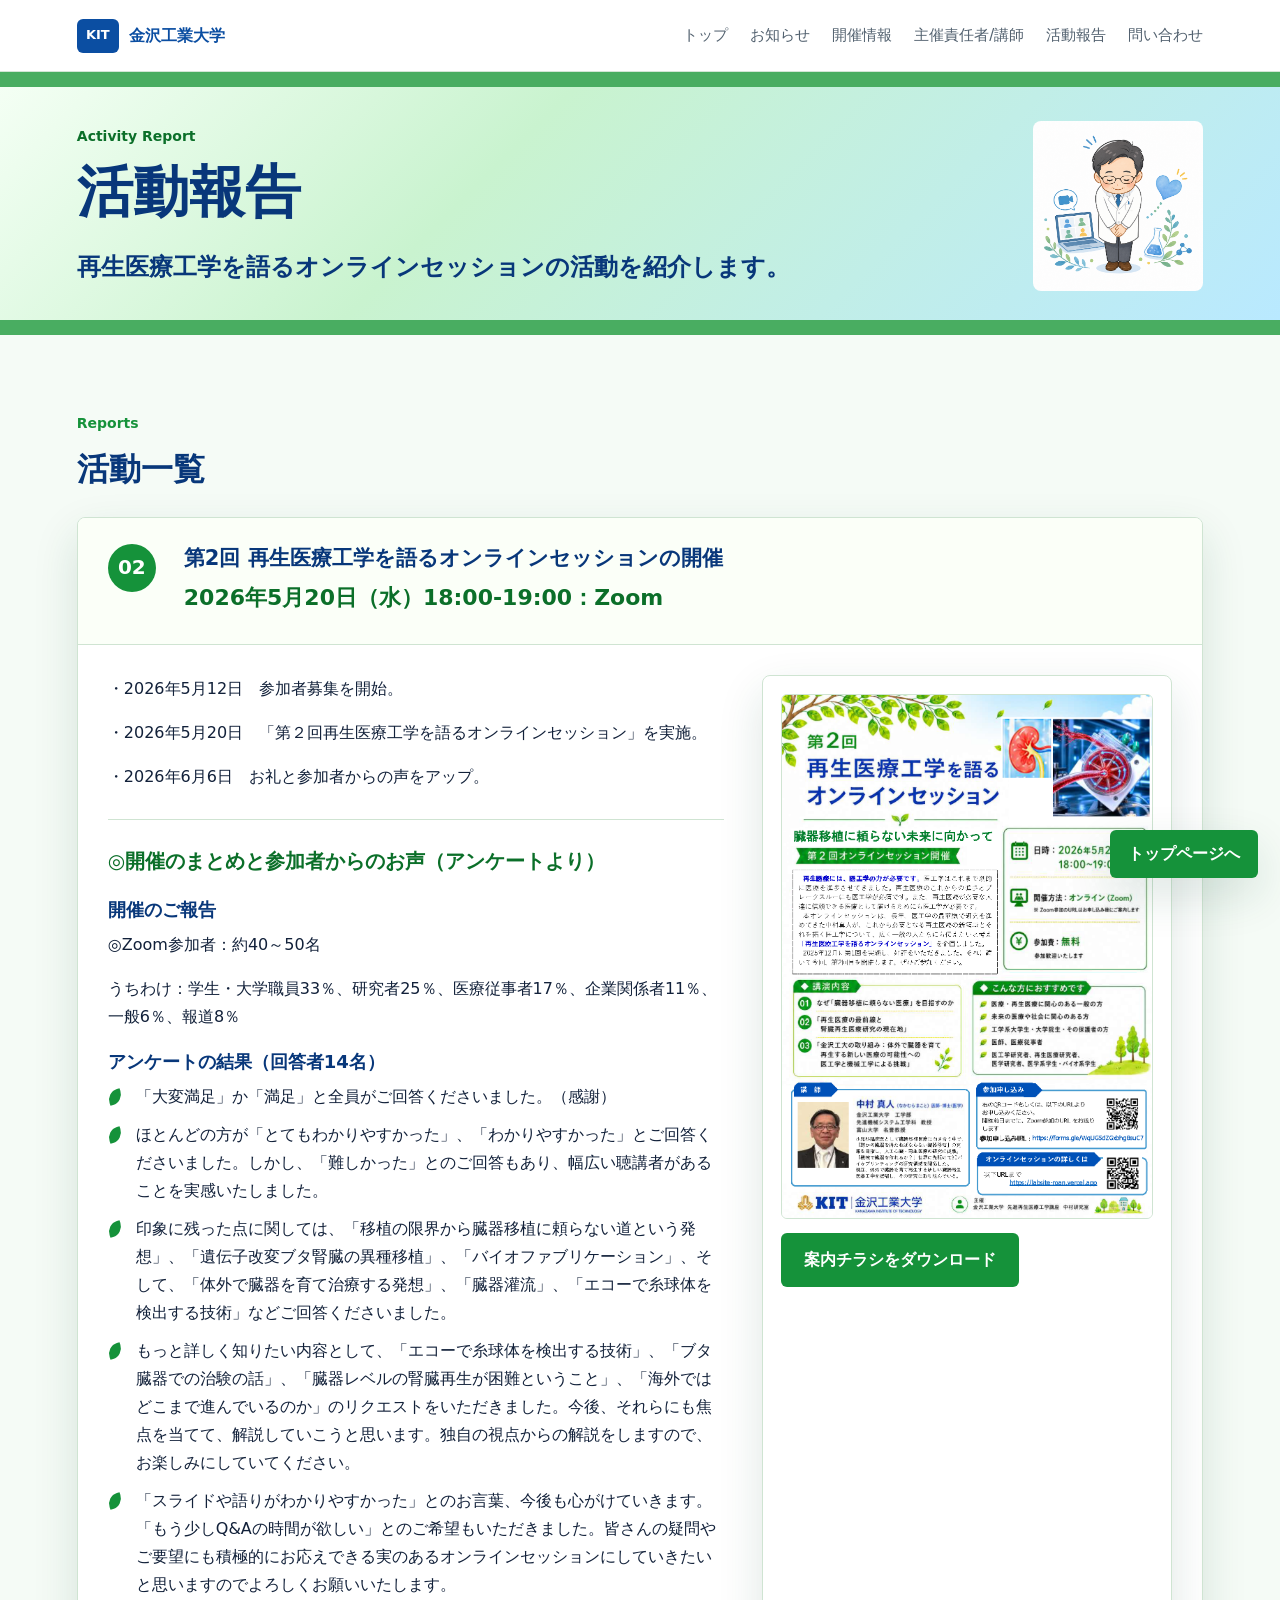
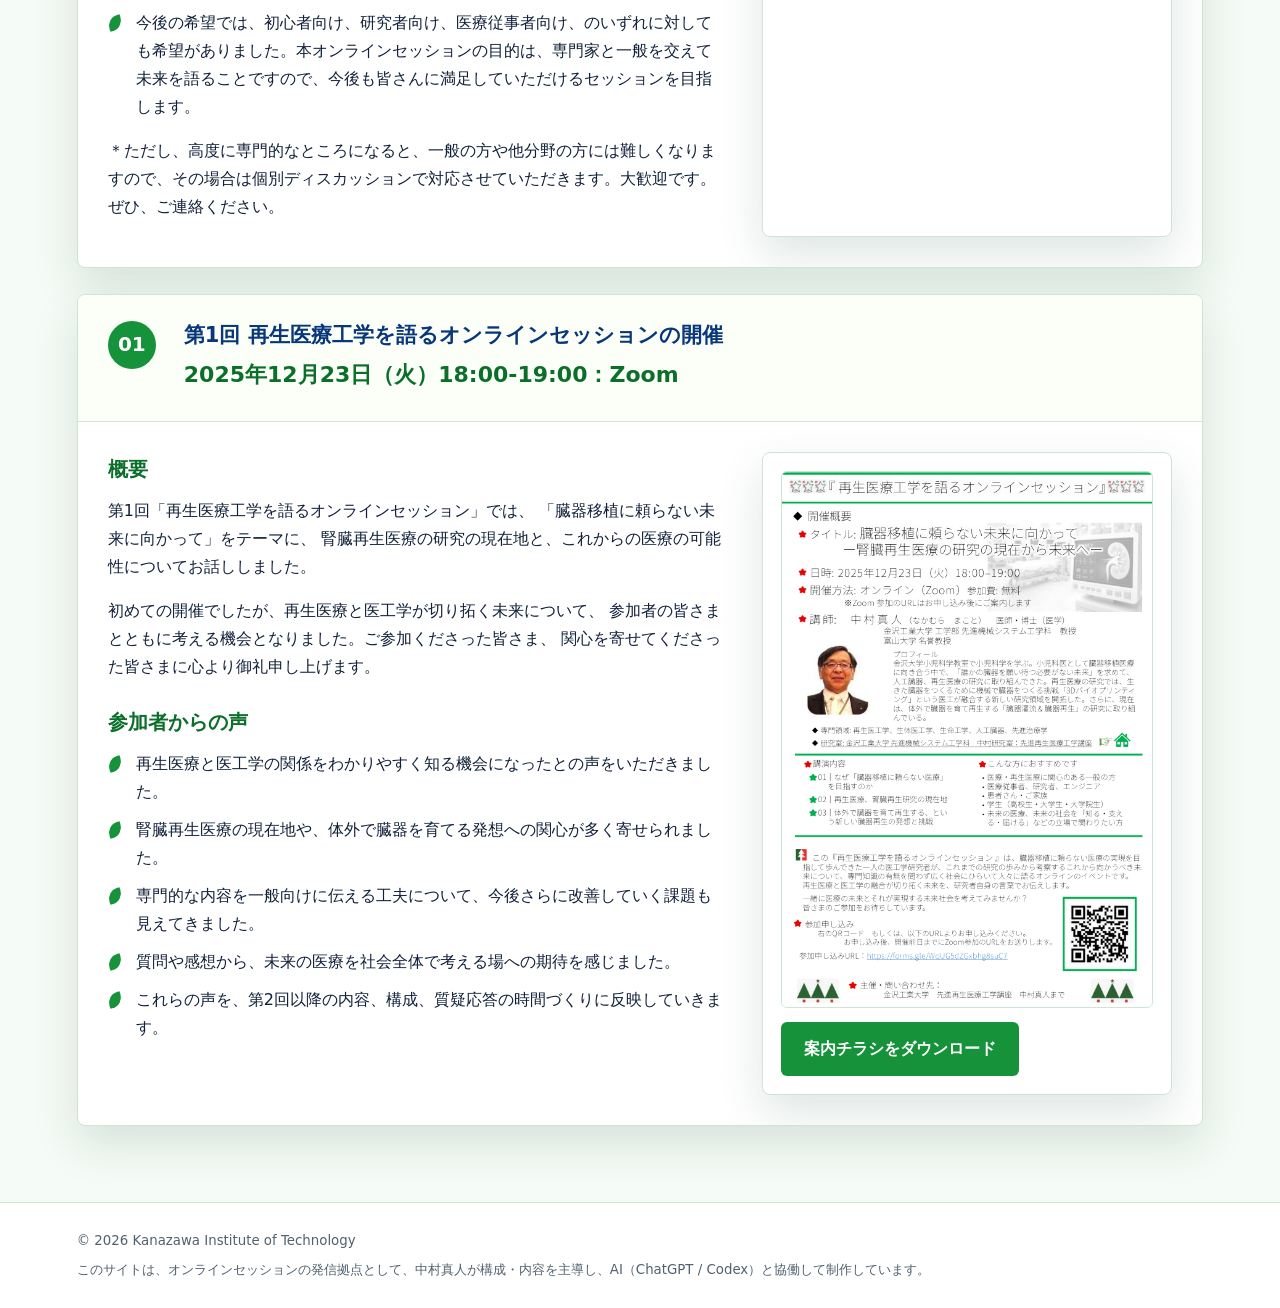
==== commit 6a89c775: "Make GitHub Pages the official site" ====
--- a/report-1.html
+++ b/report-1.html
@@ -8,6 +8,7 @@
       content="再生医療工学を語るオンラインセッションの活動報告ページです。第1回・第2回の開催概要、案内チラシ、アンケート情報を掲載しています。"
     />
     <title>活動報告 | 再生医療工学を語るオンラインセッション</title>
+    <link rel="canonical" href="https://kitnamalab.github.io/LABSITE/report-1.html" />
     <link rel="stylesheet" href="styles.css" />
   </head>
   <body>
--- a/styles.css
+++ b/styles.css
@@ -1238,8 +1238,21 @@
   grid-template-columns: minmax(0, 1fr) 170px;
   gap: 28px;
   align-items: center;
+  padding-top: 34px;
+  padding-bottom: 29px;
+  color: var(--blue-dark);
   background:
-    linear-gradient(135deg, rgba(8, 55, 122, 0.94), rgba(21, 146, 58, 0.84));
+    linear-gradient(135deg, #f4fff4 0%, #c9f3cf 38%, #b9e9ff 100%);
+  border-top: 4mm solid #49ad61;
+  border-bottom: 4mm solid #49ad61;
+}
+
+.simple-report-hero h1 {
+  color: var(--blue-dark);
+}
+
+.simple-report-hero .eyebrow {
+  color: var(--green-dark);
 }
 
 .simple-report-hero img {
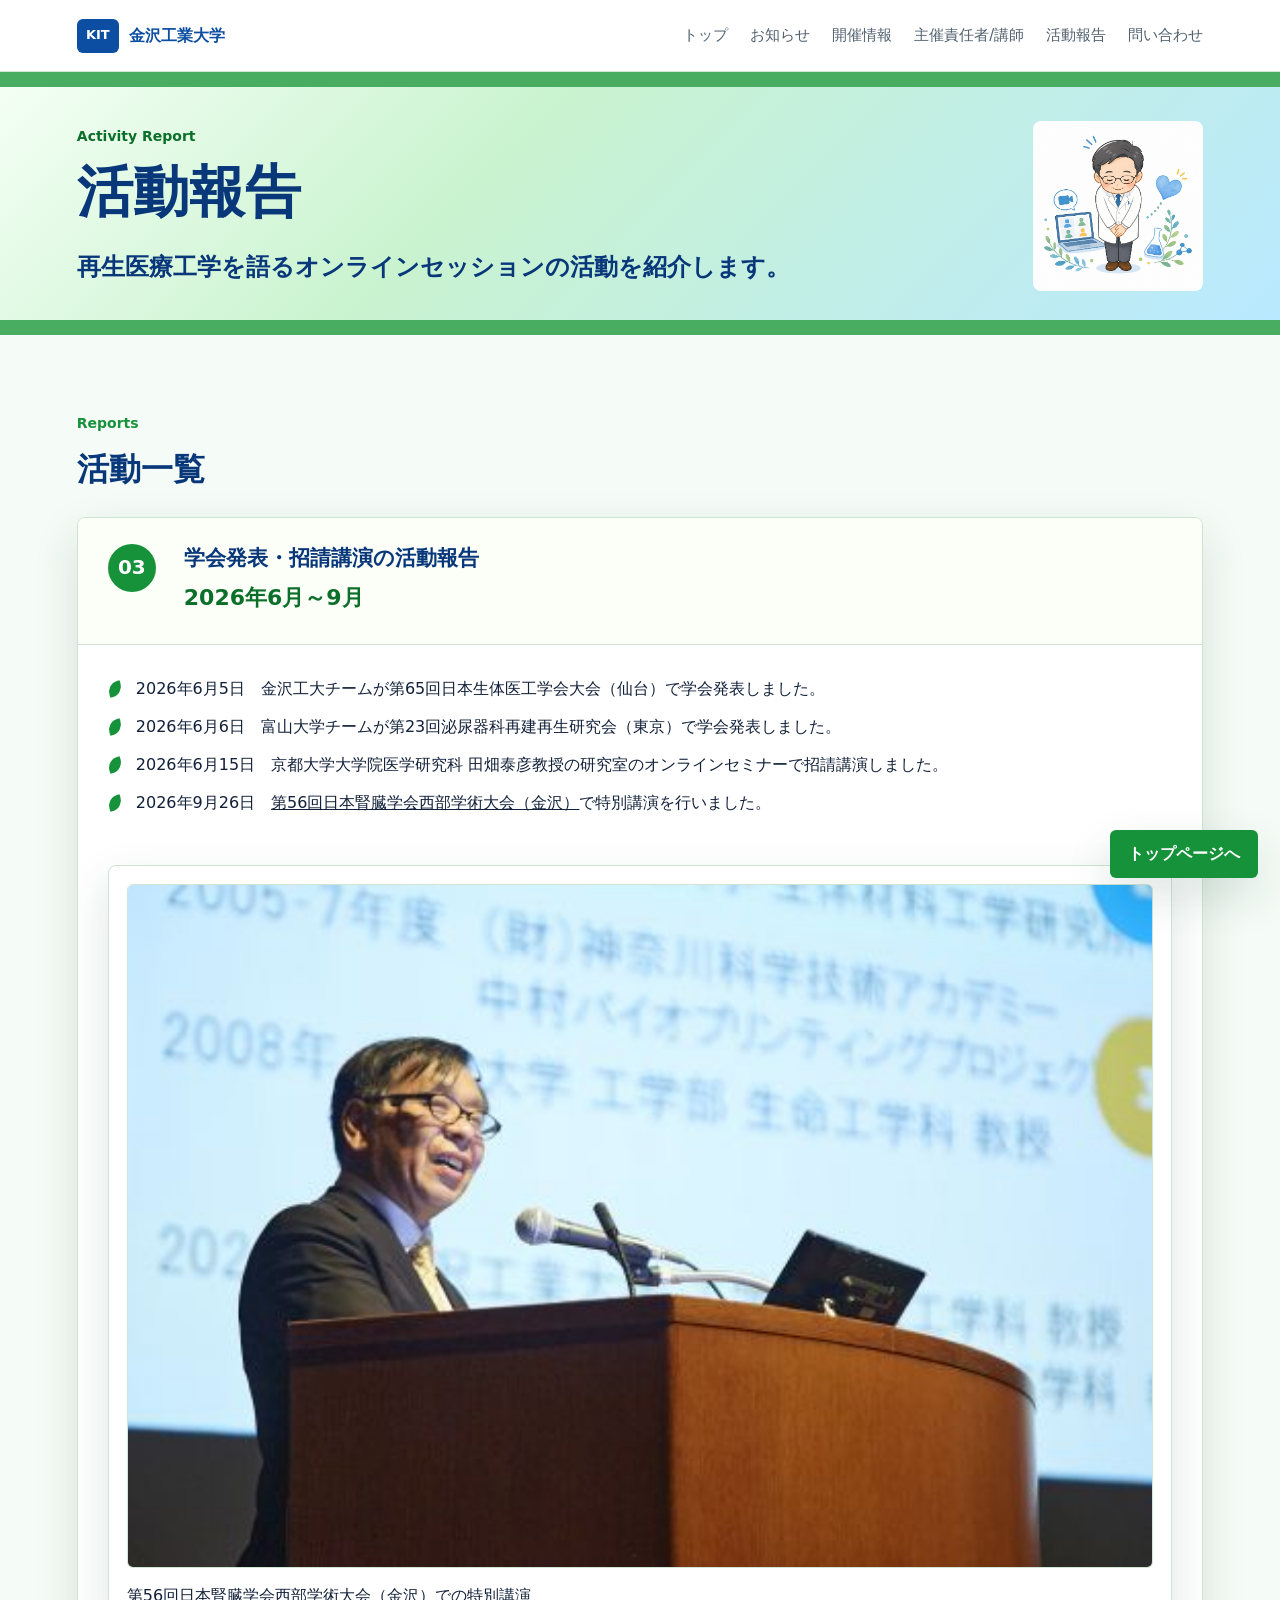
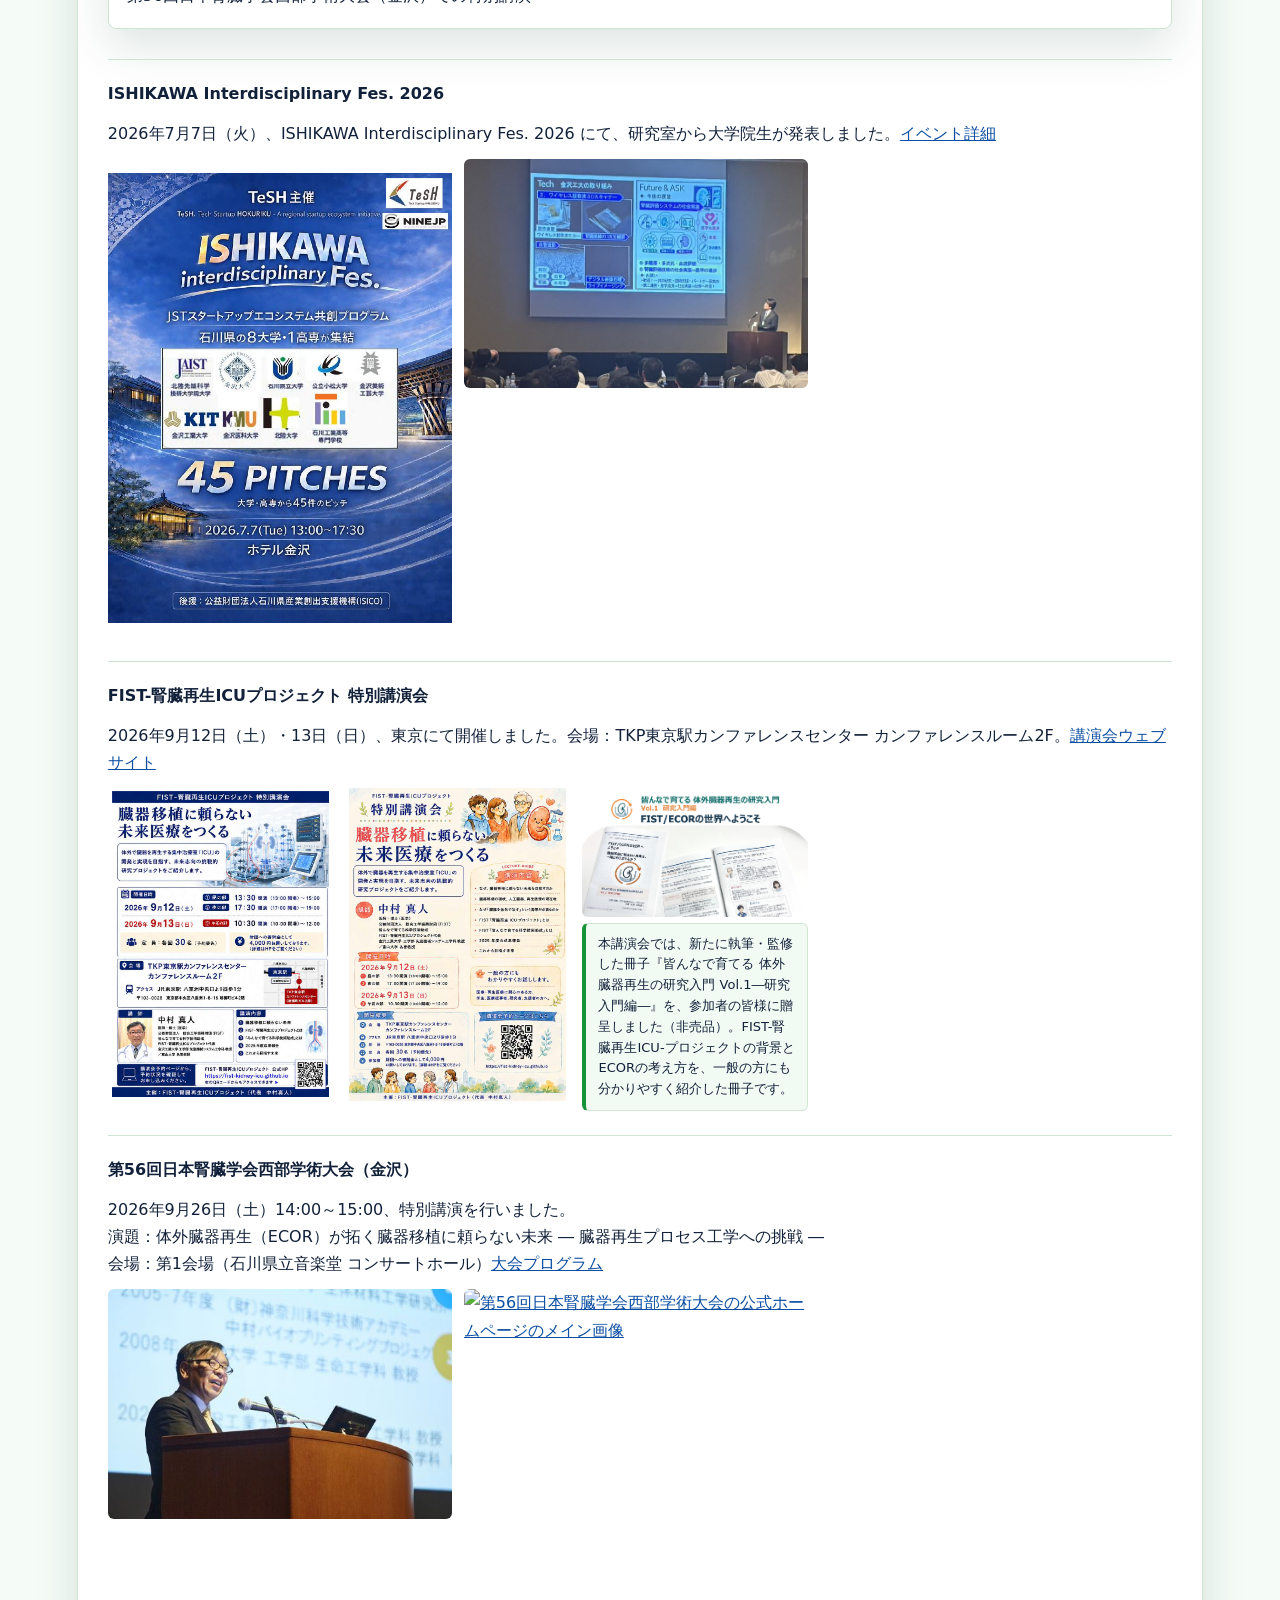
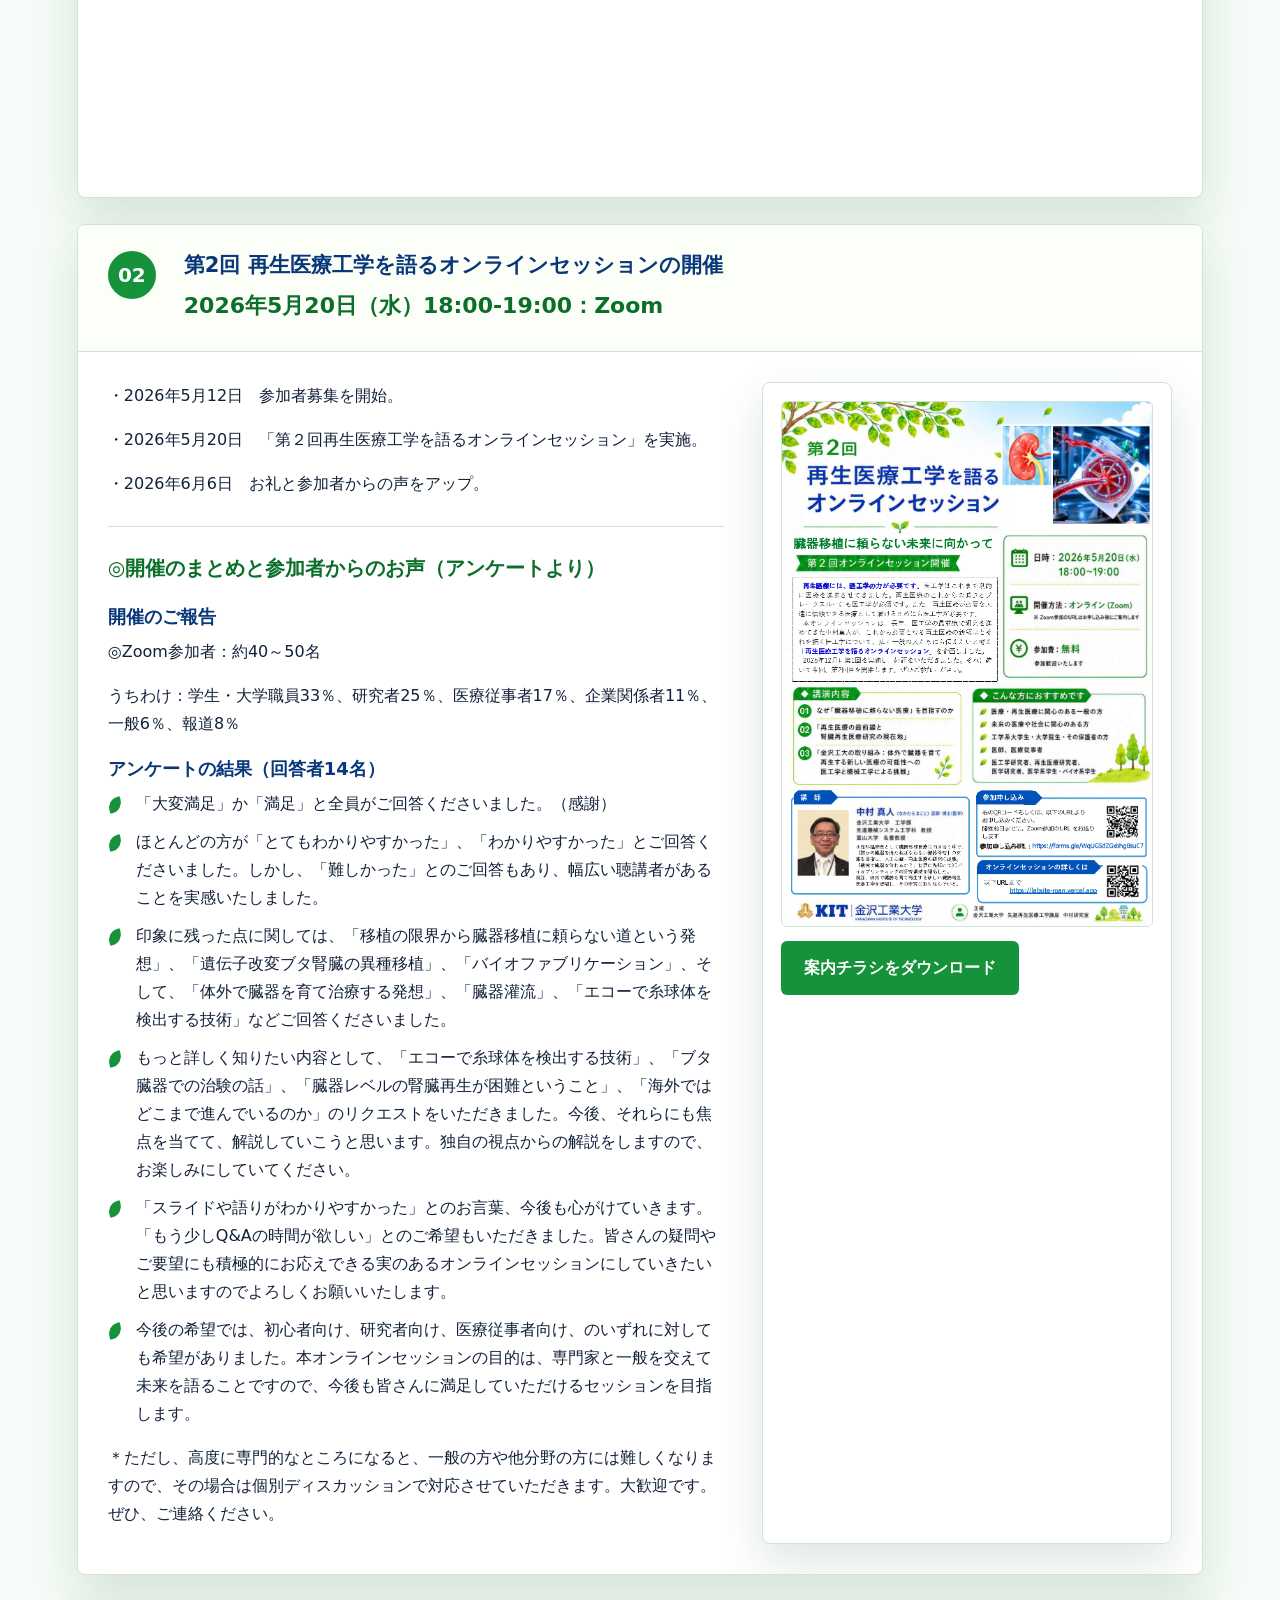
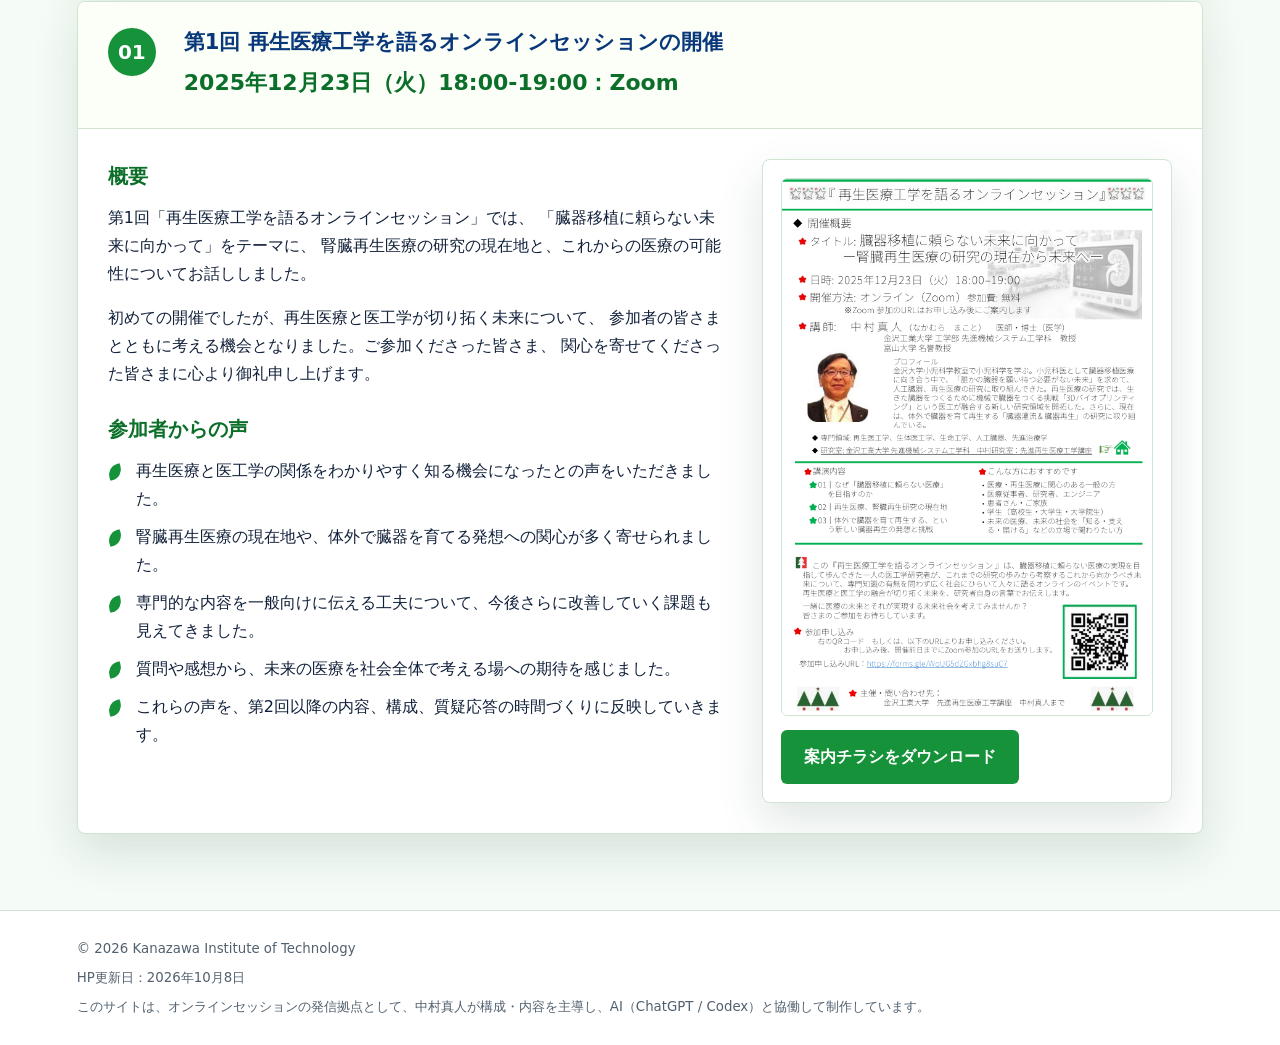
==== commit 5cd554ee: "Update LABSITE announcements and activity reports" ====
--- a/report-1.html
+++ b/report-1.html
@@ -43,6 +43,68 @@
         <p class="section-kicker">Reports</p>
         <h2>活動一覧</h2>
 
+        <article id="conference-activities" class="report-card report-card-compact">
+          <div class="report-card-header">
+            <span>03</span>
+            <div>
+              <h3>学会発表・招請講演の活動報告</h3>
+              <p class="report-meta">2026年6月～9月</p>
+            </div>
+          </div>
+          <div class="report-card-body report-card-body-simple">
+            <div>
+              <ul class="leaf-list">
+                <li><time datetime="2026-06-05">2026年6月5日</time>　金沢工大チームが第65回日本生体医工学会大会（仙台）で学会発表しました。</li>
+                <li><time datetime="2026-06-06">2026年6月6日</time>　富山大学チームが第23回泌尿器科再建再生研究会（東京）で学会発表しました。</li>
+                <li><time datetime="2026-06-15">2026年6月15日</time>　京都大学大学院医学研究科 田畑泰彦教授の研究室のオンラインセミナーで招請講演しました。</li>
+                <li><time datetime="2026-09-26">2026年9月26日</time>　<a href="https://www.m-toyou.com/jsnwest56/cfa.html" target="_blank" rel="noopener">第56回日本腎臓学会西部学術大会（金沢）</a>で特別講演を行いました。</li>
+              </ul>
+            </div>
+            <figure class="report-flyer">
+              <img src="assets/HP用.jpg" alt="第56回日本腎臓学会西部学術大会で特別講演を行う中村真人教授" />
+              <figcaption>第56回日本腎臓学会西部学術大会（金沢）での特別講演</figcaption>
+            </figure>
+          </div>
+          <div class="conference-report-details">
+            <section id="activity-ishikawa-fes" class="conference-report-detail" aria-labelledby="activity-ishikawa-title">
+              <h4 id="activity-ishikawa-title">ISHIKAWA Interdisciplinary Fes. 2026</h4>
+              <p><time datetime="2026-07-07">2026年7月7日（火）</time>、ISHIKAWA Interdisciplinary Fes. 2026 にて、研究室から大学院生が発表しました。<a href="https://www.tech-startup-hokuriku.jp/event/2026/ishikawa_fes.html" target="_blank" rel="noopener">イベント詳細</a></p>
+              <div class="news-image-pair">
+                <a href="assets/Ishikawa%20Interdiciplinary%20Fes%E3%83%81%E3%83%A9%E3%82%B7.jpg" target="_blank" rel="noopener" aria-label="ISHIKAWA Interdisciplinary Fes. 2026のチラシを拡大表示">
+                  <img class="news-flyer" src="assets/Ishikawa%20Interdiciplinary%20Fes%E3%83%81%E3%83%A9%E3%82%B7.jpg" alt="ISHIKAWA Interdisciplinary Fes. 2026のチラシ" />
+                </a>
+                <img src="assets/ishikawa-interdisciplinary-fes-20260707.jpg" alt="ISHIKAWA Interdisciplinary Fes. 2026で大学院生が研究発表している様子" />
+              </div>
+            </section>
+            <section id="activity-fist-lecture" class="conference-report-detail" aria-labelledby="activity-fist-title">
+              <h4 id="activity-fist-title">FIST-腎臓再生ICUプロジェクト 特別講演会</h4>
+              <p><time datetime="2026-09-12">2026年9月12日（土）・13日（日）</time>、東京にて開催しました。会場：TKP東京駅カンファレンスセンター カンファレンスルーム2F。<a href="https://fist-kidney-icu.github.io" target="_blank" rel="noopener">講演会ウェブサイト</a></p>
+              <div class="news-image-pair booklet-image-pair">
+                <a href="assets/flyer-future-medicine-202609.png" target="_blank" rel="noopener" aria-label="FIST特別講演会・未来医療イメージ版チラシを拡大表示">
+                  <img class="news-flyer" src="assets/flyer-future-medicine-202609.png" alt="FIST特別講演会の未来医療イメージ版チラシ" />
+                </a>
+                <a href="assets/flyer-warm-friendly-202609.png" target="_blank" rel="noopener" aria-label="FIST特別講演会・ほのぼの版チラシを拡大表示">
+                  <img class="news-flyer" src="assets/flyer-warm-friendly-202609.png" alt="FIST特別講演会のほのぼの版チラシ" />
+                </a>
+                <figure class="booklet-cover-figure">
+                  <img class="booklet-cover" src="assets/FIST%E8%85%8E%E8%87%93%E5%86%8D%E7%94%9FICU%E3%83%BCPJ%20Vol.1%20%E7%A0%94%E7%A9%B6%E5%85%A5%E9%96%80%E7%B7%A8.jpg" alt="皆んなで育てる 体外臓器再生の研究入門 Vol.1 研究入門編" />
+                  <figcaption>本講演会では、新たに執筆・監修した冊子『皆んなで育てる 体外臓器再生の研究入門 Vol.1―研究入門編―』を、参加者の皆様に贈呈しました（非売品）。FIST-腎臓再生ICU-プロジェクトの背景とECORの考え方を、一般の方にも分かりやすく紹介した冊子です。</figcaption>
+                </figure>
+              </div>
+            </section>
+            <section id="activity-jsnwest56" class="conference-report-detail" aria-labelledby="activity-jsnwest56-title">
+              <h4 id="activity-jsnwest56-title">第56回日本腎臓学会西部学術大会（金沢）</h4>
+              <p><time datetime="2026-09-26">2026年9月26日（土）14:00～15:00</time>、特別講演を行いました。<br />演題：体外臓器再生（ECOR）が拓く臓器移植に頼らない未来 ― 臓器再生プロセス工学への挑戦 ―<br />会場：第1会場（石川県立音楽堂 コンサートホール）<a href="https://www.m-toyou.com/jsnwest56/program.html" target="_blank" rel="noopener">大会プログラム</a></p>
+              <div class="news-image-pair">
+                <img src="assets/HP%E7%94%A8.jpg" alt="第56回日本腎臓学会西部学術大会で特別講演を行う中村真人教授" />
+                <a href="https://www.m-toyou.com/jsnwest56/index.html" target="_blank" rel="noopener" aria-label="第56回日本腎臓学会西部学術大会の公式ホームページを開く">
+                  <img class="news-flyer" src="https://www.m-toyou.com/jsnwest56/img/contents/index/img_index_main.jpg" alt="第56回日本腎臓学会西部学術大会の公式ホームページのメイン画像" />
+                </a>
+              </div>
+            </section>
+          </div>
+        </article>
+
         <article id="report-2" class="report-card report-card-compact">
           <div class="report-card-header">
             <span>02</span>
@@ -131,6 +193,7 @@
 
     <footer class="site-footer">
       <small>&copy; 2026 Kanazawa Institute of Technology</small>
+      <small>HP更新日：2026年10月8日</small>
       <small>このサイトは、オンラインセッションの発信拠点として、中村真人が構成・内容を主導し、AI（ChatGPT / Codex）と協働して制作しています。</small>
     </footer>
 
--- a/styles.css
+++ b/styles.css
@@ -624,18 +624,94 @@
   background: var(--white);
 }
 
-.news-list {
-  display: grid;
-  gap: 0;
+.latest-news-banner {
+  padding: 18px 6vw;
+  background: #eef9f2;
+  border-top: 1px solid rgba(21, 146, 58, 0.24);
+  border-bottom: 1px solid rgba(21, 146, 58, 0.24);
+}
+
+.latest-news-banner a {
+  display: flex;
+  gap: 12px;
+  align-items: center;
   max-width: 980px;
+  color: var(--blue-dark);
+  font-size: 17px;
+  font-weight: 800;
+  line-height: 1.6;
+  text-decoration: none;
+}
+
+.latest-news-banner time {
+  color: var(--green-dark);
+  font-weight: 900;
+}
+
+.new-badge {
+  display: inline-flex;
+  flex: 0 0 auto;
+  align-items: center;
+  justify-content: center;
+  min-width: 46px;
+  min-height: 26px;
+  padding: 3px 9px;
+  color: var(--white);
+  background: #e05d2f;
+  border-radius: 6px;
+  font-size: 12px;
+  font-weight: 900;
+  line-height: 1;
+}
+
+.new-badge.inline {
+  margin-right: 10px;
+  vertical-align: 0.12em;
+}
+
+.news-panels {
+  display: grid;
+  grid-template-columns: repeat(2, minmax(0, 1fr));
+  gap: 22px;
+  max-width: 1120px;
+}
+
+.news-panel {
+  min-width: 0;
+  padding: 22px;
   background: #fbfff8;
   border: 1px solid var(--line);
   border-left: 8px solid #5b5fd6;
   border-radius: 8px;
   box-shadow: 0 12px 30px rgba(20, 80, 54, 0.08);
+}
+
+.news-panel h3 {
+  margin-bottom: 16px;
+  color: var(--blue-dark);
+}
+
+.news-heading-mark {
+  display: inline-block;
+  margin-right: 9px;
+  font-size: 0.82em;
+  vertical-align: 0.06em;
+}
+
+.news-heading-mark.report-mark {
+  color: var(--blue);
+}
+
+.news-heading-mark.upcoming-mark {
+  color: #d7771f;
+}
+
+.news-list {
+  display: grid;
+  gap: 0;
   list-style: none;
   margin: 0;
-  padding: 8px 22px;
+  padding: 0;
 }
 
 .news-list li {
@@ -649,6 +725,56 @@
 
 .news-list li:last-child {
   border-bottom: 0;
+}
+
+.news-reports-list {
+  display: grid;
+  gap: 18px;
+}
+
+.news-report-item {
+  display: grid;
+  gap: 12px;
+  padding-bottom: 18px;
+  border-bottom: 1px solid rgba(207, 228, 210, 0.86);
+}
+
+.news-report-item:last-child {
+  padding-bottom: 0;
+  border-bottom: 0;
+}
+
+.news-report-item p {
+  margin: 0;
+  color: var(--blue-dark);
+  font-size: 17px;
+  font-weight: 800;
+  line-height: 1.65;
+}
+
+.news-image-pair {
+  display: grid;
+  grid-template-columns: repeat(2, minmax(0, 1fr));
+  gap: 12px;
+  width: 100%;
+}
+
+.news-image-pair img {
+  width: 100%;
+  aspect-ratio: 3 / 2;
+  object-fit: cover;
+  border-radius: 6px;
+}
+
+.news-image-pair img.news-flyer {
+  aspect-ratio: 0.72;
+  object-fit: contain;
+  background: var(--white);
+}
+
+.news-image-pair a img {
+  object-fit: contain;
+  background: var(--white);
 }
 
 .news-list time {
@@ -1376,6 +1502,68 @@
   overflow-wrap: anywhere;
 }
 
+.conference-report-details {
+  display: grid;
+  gap: 24px;
+  padding: 0 30px 30px;
+}
+
+.conference-report-detail {
+  display: grid;
+  gap: 12px;
+  padding-top: 20px;
+  border-top: 1px solid var(--line);
+  scroll-margin-top: 96px;
+}
+
+.conference-report-detail h4,
+.conference-report-detail p {
+  margin: 0;
+}
+
+.conference-report-detail p {
+  color: var(--ink);
+  font-size: 16px;
+  line-height: 1.7;
+}
+
+.conference-report-detail a {
+  color: var(--blue);
+}
+
+.conference-report-detail .news-image-pair {
+  max-width: 700px;
+}
+
+.conference-report-detail .booklet-image-pair {
+  grid-template-columns: repeat(3, minmax(0, 1fr));
+}
+
+.news-image-pair img.booklet-cover {
+  aspect-ratio: auto;
+  object-fit: contain;
+  background: var(--white);
+}
+
+.booklet-cover-figure {
+  display: grid;
+  align-content: start;
+  gap: 6px;
+  min-width: 0;
+  margin: 0;
+}
+
+.booklet-cover-figure figcaption {
+  color: var(--ink);
+  padding: 10px 12px;
+  background: #f2faf4;
+  border: 1px solid var(--line);
+  border-left: 4px solid var(--green);
+  border-radius: 6px;
+  font-size: 13px;
+  line-height: 1.6;
+}
+
 .survey-button {
   margin-top: 4px;
   color: var(--blue-dark);
@@ -1614,7 +1802,8 @@
   .profile-hero,
   .simple-report-hero,
   .survey-summary-section,
-  .report-card-body {
+  .report-card-body,
+  .news-panels {
     grid-template-columns: 1fr;
   }
 
@@ -1686,6 +1875,10 @@
     line-height: 1.25;
   }
 
+  .conference-report-detail .booklet-image-pair {
+    grid-template-columns: repeat(2, minmax(0, 1fr));
+  }
+
   section[id] {
     scroll-margin-top: 84px;
   }
@@ -1753,6 +1946,7 @@
   .message-list,
   .hero-note p,
   .vision-topics span,
+  .latest-news-banner a,
   .news-list li,
   .section-notes,
   .upcoming-list li {
@@ -1761,6 +1955,16 @@
 
   .hero-message p {
     font-size: 17px;
+  }
+
+  .latest-news-banner {
+    padding: 14px 5vw;
+  }
+
+  .latest-news-banner a {
+    align-items: flex-start;
+    flex-direction: column;
+    gap: 8px;
   }
 
   .program-item h3 {
